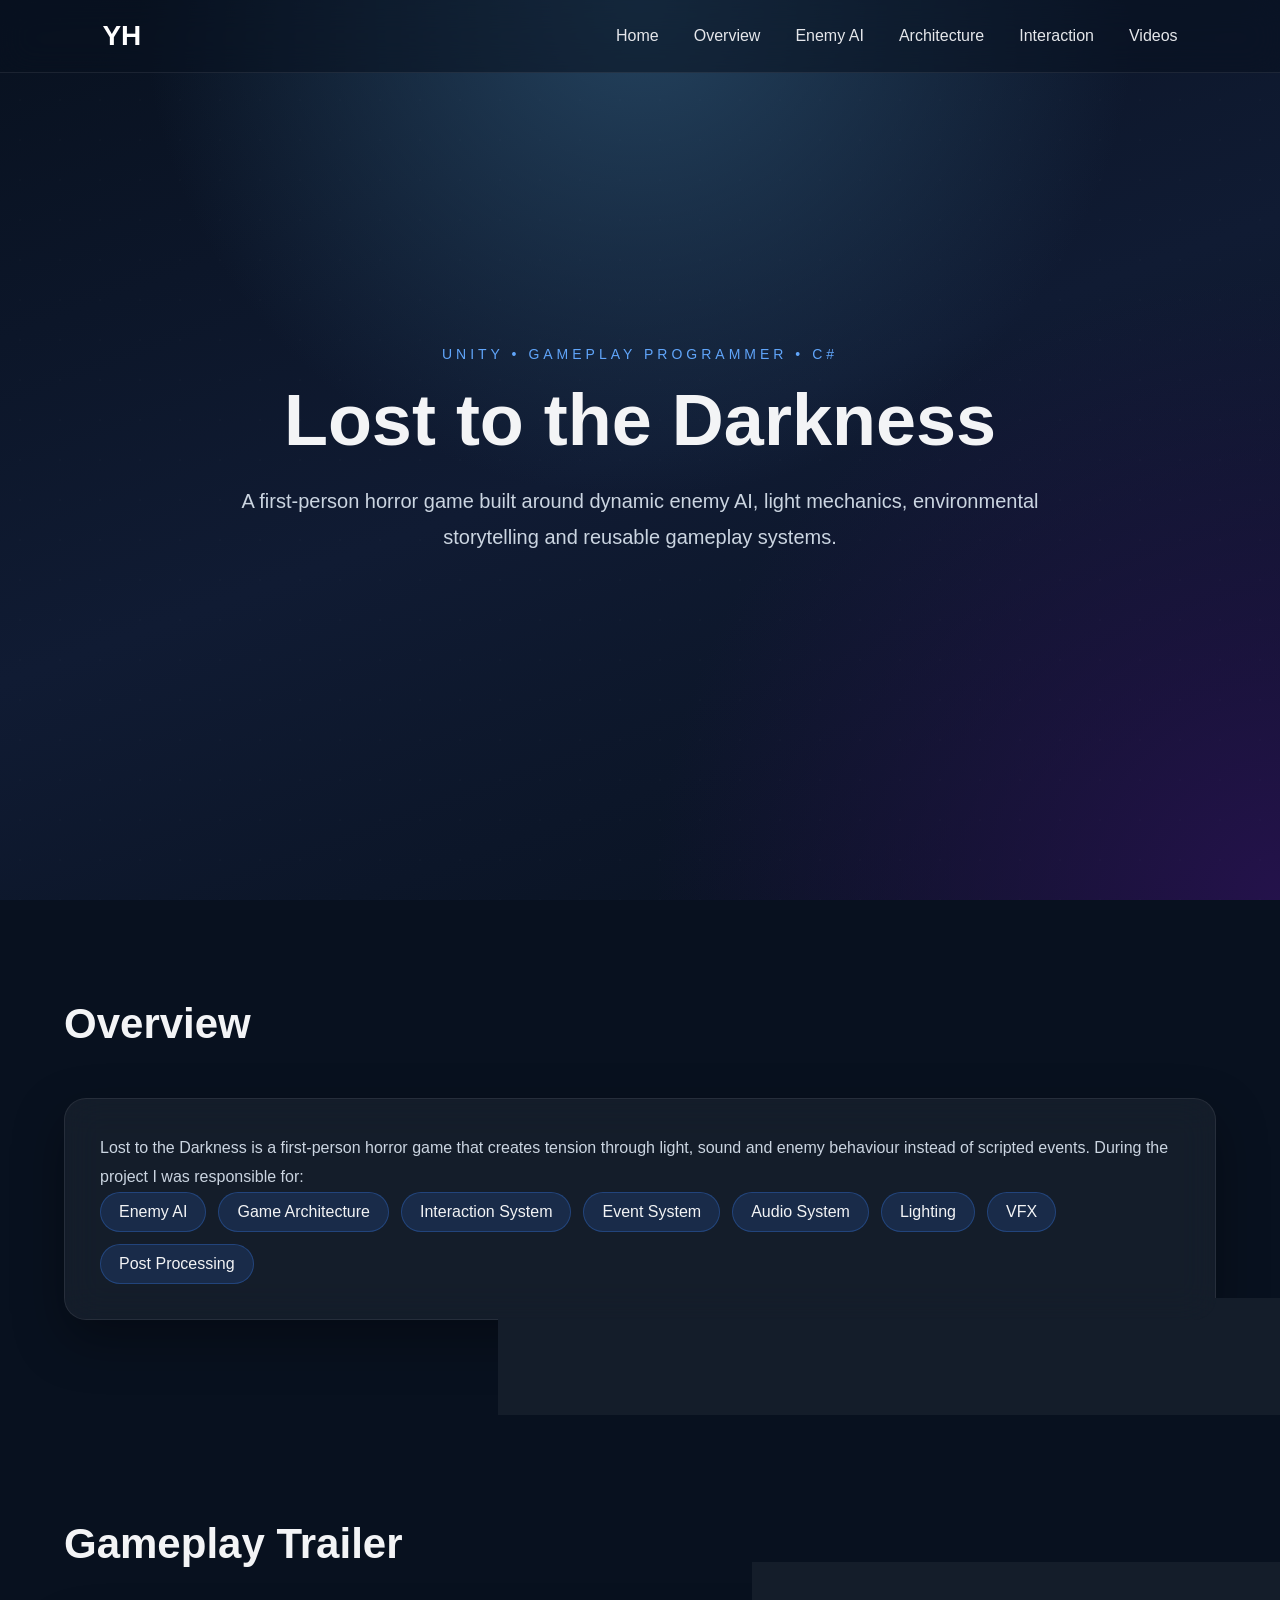
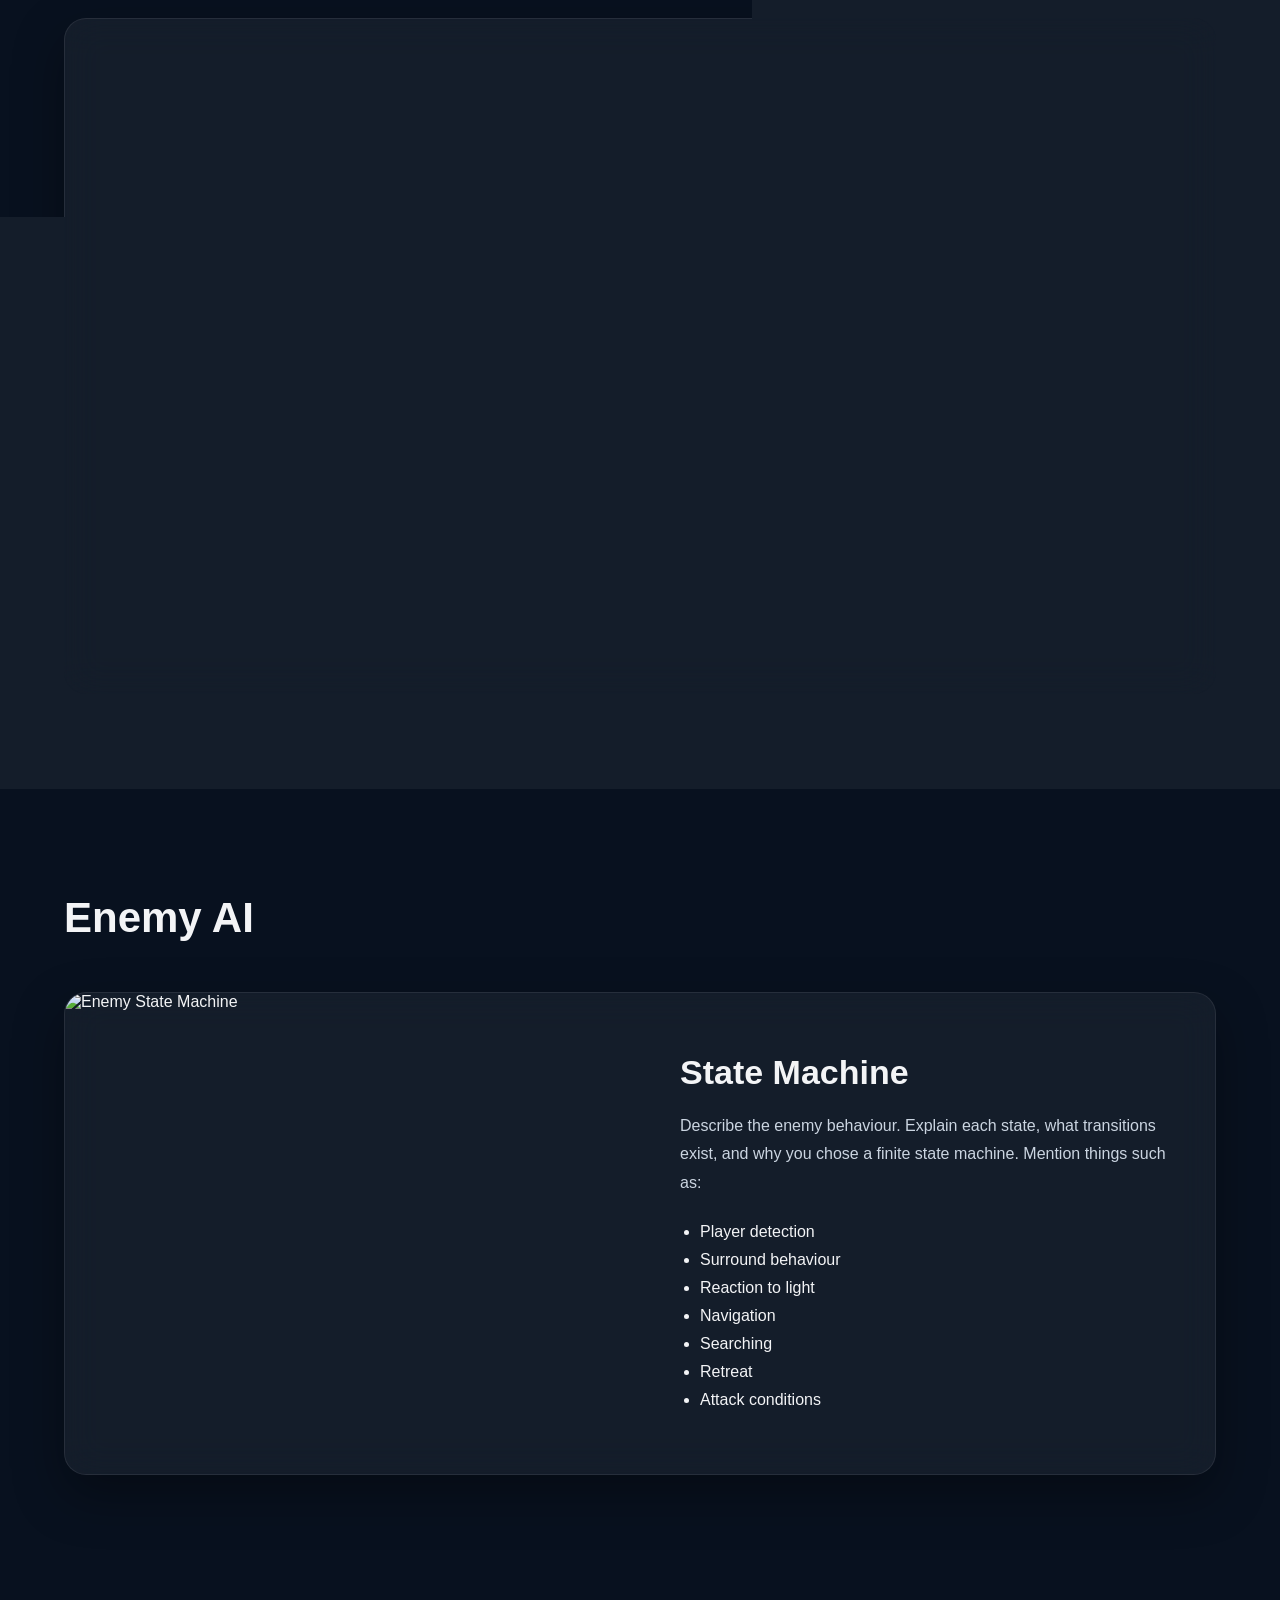
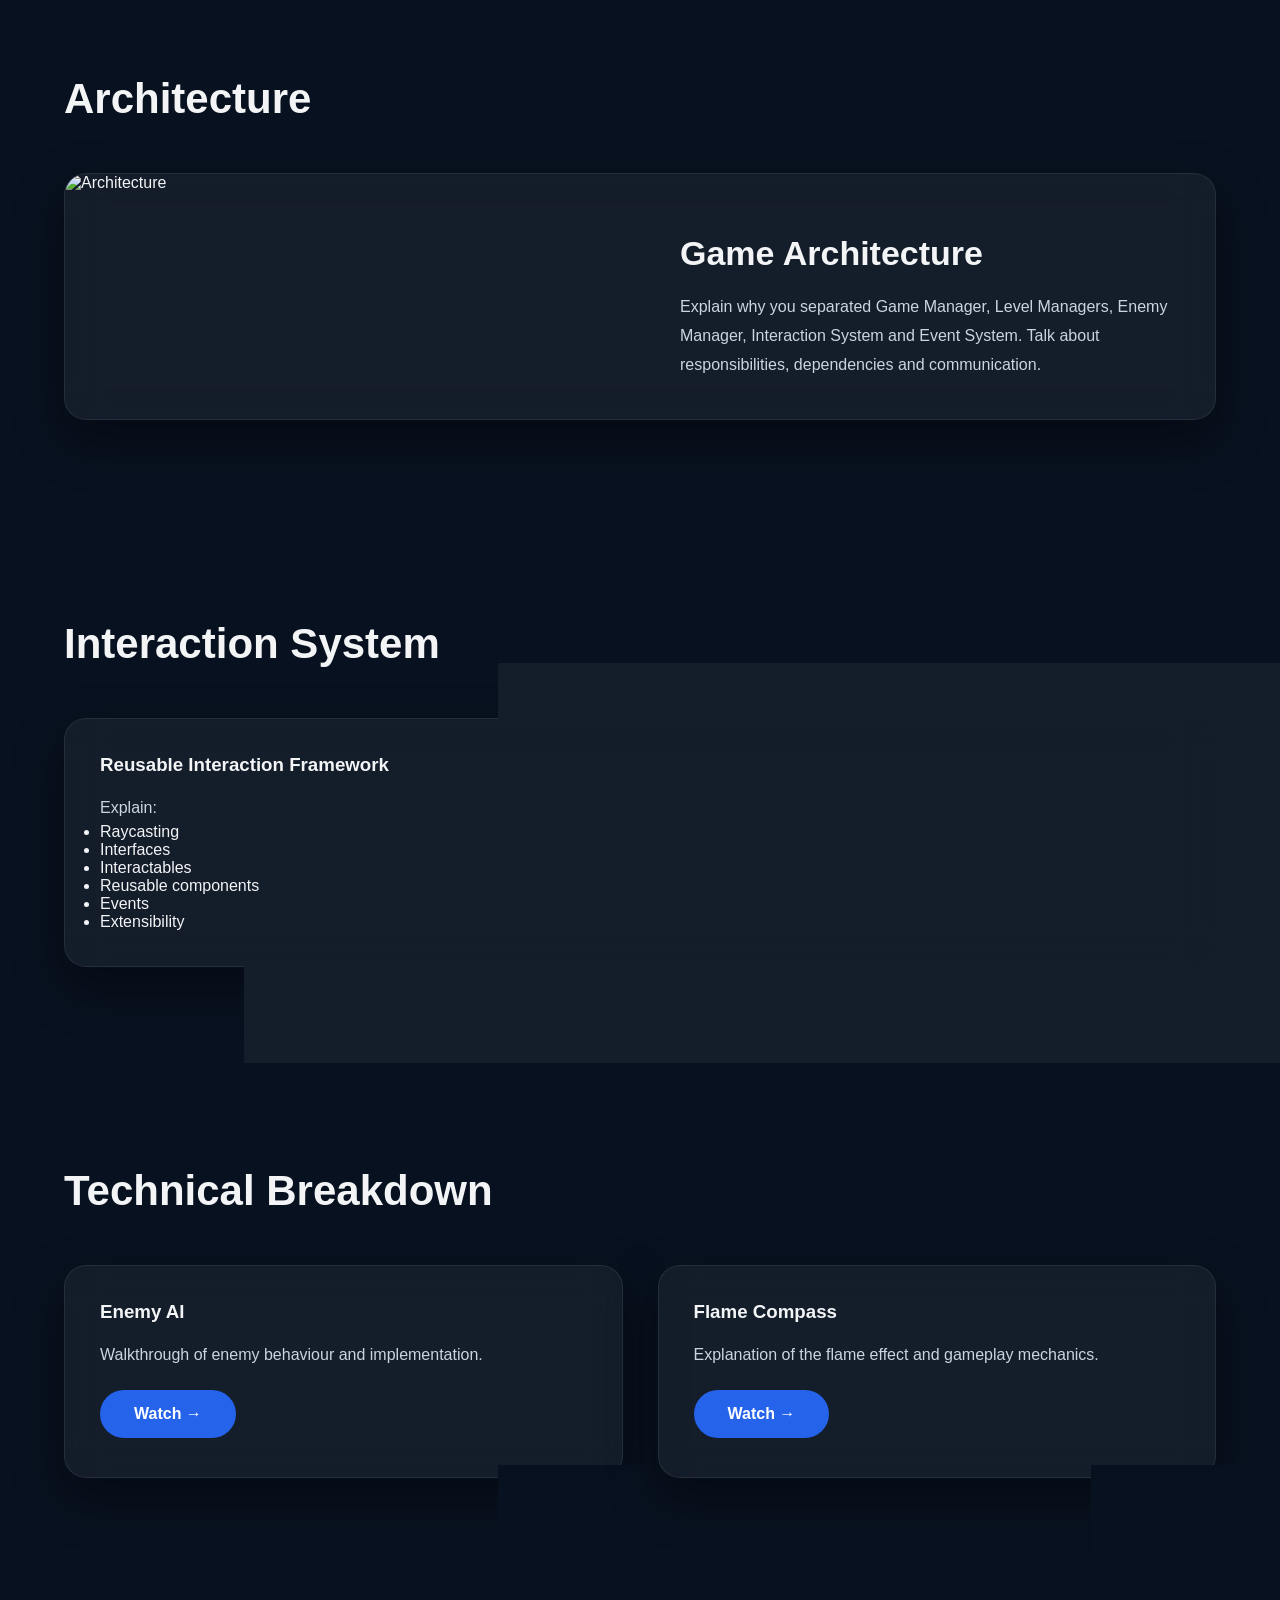
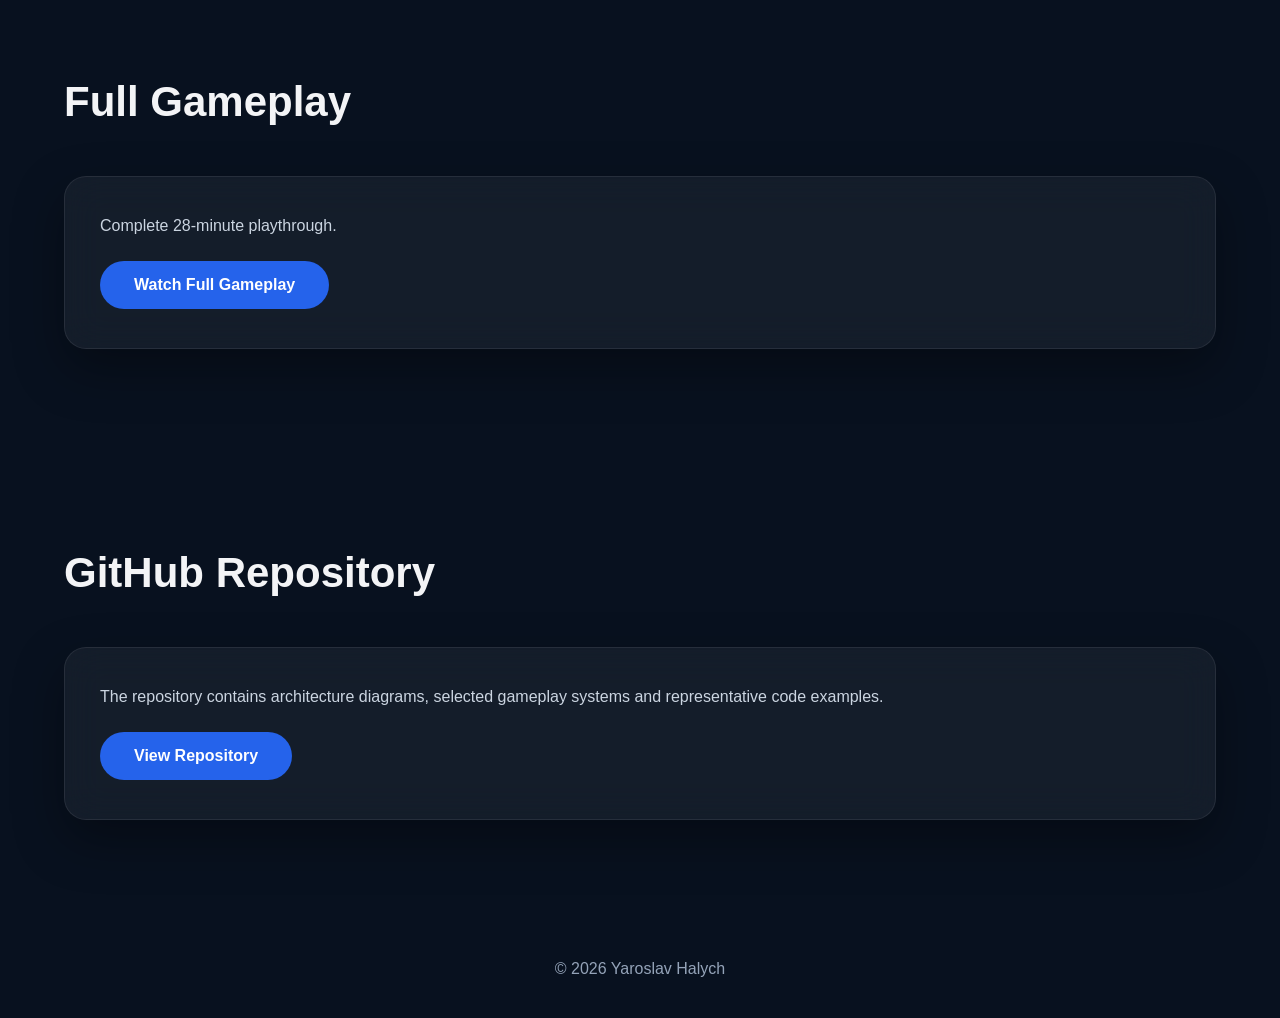
==== projects/lost-to-the-darkness.html @ b88c9828 "Add files via upload" ====
<!DOCTYPE html>
<html lang="en">

<head>

    <meta charset="UTF-8">

    <meta name="viewport"
          content="width=device-width, initial-scale=1.0">

    <title>Lost to the Darkness</title>

    <link rel="stylesheet" href="../style.css">

</head>

<body>

<div class="background"></div>

<nav>

    <div class="logo">

        YH

    </div>

    <ul>

        <li>

            <a href="../index.html">

                Home

            </a>

        </li>

        <li>

            <a href="#overview">

                Overview

            </a>

        </li>

        <li>

            <a href="#ai">

                Enemy AI

            </a>

        </li>

        <li>

            <a href="#architecture">

                Architecture

            </a>

        </li>

        <li>

            <a href="#interaction">

                Interaction

            </a>

        </li>

        <li>

            <a href="#videos">

                Videos

            </a>

        </li>

    </ul>

</nav>

<section class="hero">

    <div class="hero-content">

        <span class="subtitle">

            Unity • Gameplay Programmer • C#

        </span>

        <h1>

            Lost to the Darkness

        </h1>

        <p>

            A first-person horror game built around
            dynamic enemy AI,
            light mechanics,
            environmental storytelling
            and reusable gameplay systems.

        </p>

    </div>

</section>

<section id="overview">

<h2>

Overview

</h2>

<div class="glass">

<p>

Lost to the Darkness is a first-person horror game that creates tension
through light, sound and enemy behaviour instead of scripted events.

During the project I was responsible for:

</p>

<div class="skills">

<span>Enemy AI</span>

<span>Game Architecture</span>

<span>Interaction System</span>

<span>Event System</span>

<span>Audio System</span>

<span>Lighting</span>

<span>VFX</span>

<span>Post Processing</span>

</div>

</div>

</section>

<section>

<h2>

Gameplay Trailer

</h2>

<div class="glass">

    <iframe width="100%"
            height="600"
            src="https://youtube.com"
            title="Lost to The Darkness Demo Trailer"
            frameborder="0"
            allow="accelerometer; autoplay; clipboard-write; encrypted-media; gyroscope; picture-in-picture; web-share"
            allowfullscreen>
    </iframe>

</div>

</section>

<section id="ai">

<h2>

Enemy AI

</h2>

<div class="project-card">

<div class="project-image">

<img

src="../assets/ai_state_machine.png"

alt="Enemy State Machine">

</div>

<div class="project-content">

<h3>

State Machine

</h3>

<p>

Describe the enemy behaviour.

Explain each state,
what transitions exist,
and why you chose a finite state machine.

Mention things such as:

</p>

<ul>

<li>Player detection</li>

<li>Surround behaviour</li>

<li>Reaction to light</li>

<li>Navigation</li>

<li>Searching</li>

<li>Retreat</li>

<li>Attack conditions</li>

</ul>

</div>

</div>

</section>

<section id="architecture">

<h2>

Architecture

</h2>

<div class="project-card">

<div class="project-image">

<img

src="../assets/architecture.png"

alt="Architecture">

</div>

<div class="project-content">

<h3>

Game Architecture

</h3>

<p>

Explain why you separated

Game Manager,

Level Managers,

Enemy Manager,

Interaction System

and Event System.

Talk about responsibilities,

dependencies

and communication.

</p>

</div>

</div>

</section>

<section id="interaction">

<h2>

Interaction System

</h2>

<div class="glass">

<h3>

Reusable Interaction Framework

</h3>

<p>

Explain:

</p>

<ul>

<li>Raycasting</li>

<li>Interfaces</li>

<li>Interactables</li>

<li>Reusable components</li>

<li>Events</li>

<li>Extensibility</li>

</ul>

</div>

</section>

<section id="videos">

<h2>

Technical Breakdown

</h2>

<div class="about-grid">

<div class="glass">

<h3>

Enemy AI

</h3>

<p>

Walkthrough of enemy behaviour
and implementation.

</p>

<a

class="project-button"

href="https://youtu.be/YOUR_AI_VIDEO"

target="_blank">

Watch →

</a>

</div>

<div class="glass">

<h3>

Flame Compass

</h3>

<p>

Explanation of the flame effect
and gameplay mechanics.

</p>

<a

class="project-button"

href="https://youtu.be/YOUR_FLAME_VIDEO"

target="_blank">

Watch →

</a>

</div>

</div>

</section>

<section>

<h2>

Full Gameplay

</h2>

<div class="glass">

<p>

Complete 28-minute playthrough.

</p>

<a

class="project-button"

href="https://youtu.be/YOUR_FULL_PLAYTHROUGH"

target="_blank">

Watch Full Gameplay

</a>

</div>

</section>

<section>

<h2>

GitHub Repository

</h2>

<div class="glass">

<p>

The repository contains architecture diagrams,
selected gameplay systems
and representative code examples.

</p>

<a

class="project-button"

href="https://github.com/YOUR_USERNAME/lost-to-the-darkness"

target="_blank">

View Repository

</a>

</div>

</section>

<footer>

<p>

© 2026 Yaroslav Halych

</p>

</footer>

<script src="../script.js"></script>

</body>

</html>
---- style.css ----
/* =========================
   RESET
========================= */

*{
    margin:0;
    padding:0;
    box-sizing:border-box;
}

html{
    scroll-behavior:smooth;
}

body{

    font-family:"Inter",sans-serif;

    background:#08111f;

    color:#F3F4F6;

    overflow-x:hidden;
}

/* =========================
   BACKGROUND
========================= */

.background{

    position:fixed;

    inset:0;

    z-index:-2;

    background:
    radial-gradient(circle at top,#24435f 0%,transparent 45%),
    radial-gradient(circle at bottom right,#24124b 0%,transparent 40%),
    linear-gradient(160deg,#08111f,#101b33,#08111f);

}

.background::after{

    content:"";

    position:absolute;

    inset:0;

    background-image:
    radial-gradient(rgba(255,255,255,.03) 1px,transparent 1px);

    background-size:40px 40px;

    opacity:.35;

}

/* =========================
   NAVIGATION
========================= */

nav{

    position:fixed;

    top:0;

    width:100%;

    padding:20px 8%;

    display:flex;

    justify-content:space-between;

    align-items:center;

    backdrop-filter:blur(16px);

    background:rgba(8,17,31,.55);

    border-bottom:1px solid rgba(255,255,255,.08);

    z-index:1000;

}

.logo{

    font-size:28px;

    font-weight:800;

    color:white;

}

nav ul{

    display:flex;

    gap:35px;

    list-style:none;

}

nav a{

    text-decoration:none;

    color:#E5E7EB;

    transition:.25s;

    font-weight:500;

}

nav a:hover{

    color:#60A5FA;

}

/* =========================
   HERO
========================= */

.hero{

    min-height:100vh;

    display:flex;

    justify-content:center;

    align-items:center;

    text-align:center;

    padding:0 20px;

}

.hero-content{

    max-width:850px;

}

.subtitle{

    color:#60A5FA;

    letter-spacing:4px;

    text-transform:uppercase;

    font-size:14px;

}

.hero h1{

    margin-top:20px;

    font-size:72px;

    font-weight:800;

    line-height:1.05;

}

.hero p{

    margin-top:25px;

    font-size:20px;

    color:#CBD5E1;

    line-height:1.8;

}

/* =========================
   BUTTONS
========================= */

.hero-buttons{

    margin-top:45px;

    display:flex;

    justify-content:center;

    gap:20px;

    flex-wrap:wrap;

}

.primary,
.secondary,
.project-button{

    display:inline-block;

    text-decoration:none;

    padding:15px 34px;

    border-radius:999px;

    font-weight:600;

    transition:.25s;

}

.primary{

    background:#3B82F6;

    color:white;

    box-shadow:0 0 25px rgba(59,130,246,.4);

}

.primary:hover{

    transform:translateY(-4px);

    box-shadow:0 15px 40px rgba(59,130,246,.45);

}

.secondary{

    border:1px solid rgba(255,255,255,.2);

    color:white;

}

.secondary:hover{

    background:rgba(255,255,255,.06);

}

.project-button{

    background:#2563EB;

    color:white;

    margin-top:20px;

}

.project-button:hover{

    transform:translateY(-3px);

}

/* =========================
   SECTIONS
========================= */

section{

    width:min(1200px,90%);

    margin:auto;

    padding:100px 0;

}

section h2{

    font-size:42px;

    margin-bottom:50px;

}

/* =========================
   GLASS CARDS
========================= */

.glass,
.project-card{

    background:rgba(255,255,255,.05);

    border:1px solid rgba(255,255,255,.08);

    backdrop-filter:blur(18px);

    border-radius:22px;

    box-shadow:0 20px 50px rgba(0,0,0,.35);

}

.about-grid{

    display:grid;

    grid-template-columns:1fr 1fr;

    gap:35px;

}

.glass{

    padding:35px;

}

.glass h3{

    margin-bottom:18px;

}

.glass p{

    color:#CBD5E1;

    line-height:1.8;

}

/* =========================
   SKILLS
========================= */

.skills{

    display:flex;

    flex-wrap:wrap;

    gap:12px;

}

.skills span{

    padding:10px 18px;

    border-radius:999px;

    background:rgba(59,130,246,.15);

    border:1px solid rgba(59,130,246,.3);

}

/* =========================
   PROJECT CARD
========================= */

.project-card{

    display:grid;

    grid-template-columns:1fr 1fr;

    overflow:hidden;

    transition:.35s;

}

.project-card:hover{

    transform:translateY(-8px);

}

.project-image img{

    width:100%;

    height:100%;

    object-fit:cover;

}

.project-content{

    padding:40px;

}

.project-content h3{

    font-size:34px;

    margin:20px 0;

}

.project-content p{

    color:#CBD5E1;

    line-height:1.8;

}

.project-content ul{

    margin:25px 0;

    padding-left:20px;

}

.project-content li{

    margin-bottom:10px;

}

/* =========================
   TAGS
========================= */

.tag{

    display:inline-block;

    margin-right:10px;

    margin-bottom:10px;

    padding:8px 15px;

    border-radius:999px;

    background:#1D4ED8;

    font-size:14px;

}

/* =========================
   CONTACT
========================= */

.contact{

    display:flex;

    gap:20px;

    flex-wrap:wrap;

}

.contact a{

    color:white;

    text-decoration:none;

    padding:14px 28px;

    border-radius:999px;

    background:rgba(255,255,255,.05);

    transition:.25s;

}

.contact a:hover{

    background:#2563EB;

}

/* =========================
   FOOTER
========================= */

footer{

    text-align:center;

    padding:40px;

    color:#94A3B8;

}

/* =========================
   RESPONSIVE
========================= */

@media(max-width:900px){

.hero h1{

    font-size:52px;

}

.about-grid{

    grid-template-columns:1fr;

}

.project-card{

    grid-template-columns:1fr;

}

nav{

    flex-direction:column;

    gap:20px;

}

nav ul{

    flex-wrap:wrap;

    justify-content:center;

}

}

@media(max-width:600px){

.hero h1{

    font-size:40px;

}

.hero p{

    font-size:18px;

}

section h2{

    font-size:32px;

}

.primary,
.secondary{

    width:100%;

    text-align:center;

}

}

/* ================================
   Reveal Animation
================================ */

.hidden {
    opacity: 0;
    transform: translateY(40px);
    transition: all .8s ease;
}

.show {
    opacity: 1;
    transform: translateY(0);
}

/* ================================
   Navbar Scroll
================================ */

.nav-scrolled {
    background: rgba(8,17,31,.9);
    box-shadow: 0 15px 35px rgba(0,0,0,.35);
}

/* ================================
   Active Navigation
================================ */

nav a.active {
    color: #60A5FA;
}

/* ================================
   Fancy Buttons
================================ */

.primary,
.secondary,
.project-button {
    position: relative;
    overflow: hidden;
}

    .primary::before,
    .secondary::before,
    .project-button::before {
        content: "";
        position: absolute;
        left: var(--x);
        top: var(--y);
        width: 0;
        height: 0;
        border-radius: 50%;
        background: rgba(255,255,255,.15);
        transform: translate(-50%,-50%);
        transition: .4s;
    }

    .primary:hover::before,
    .secondary:hover::before,
    .project-button:hover::before {
        width: 300px;
        height: 300px;
    }
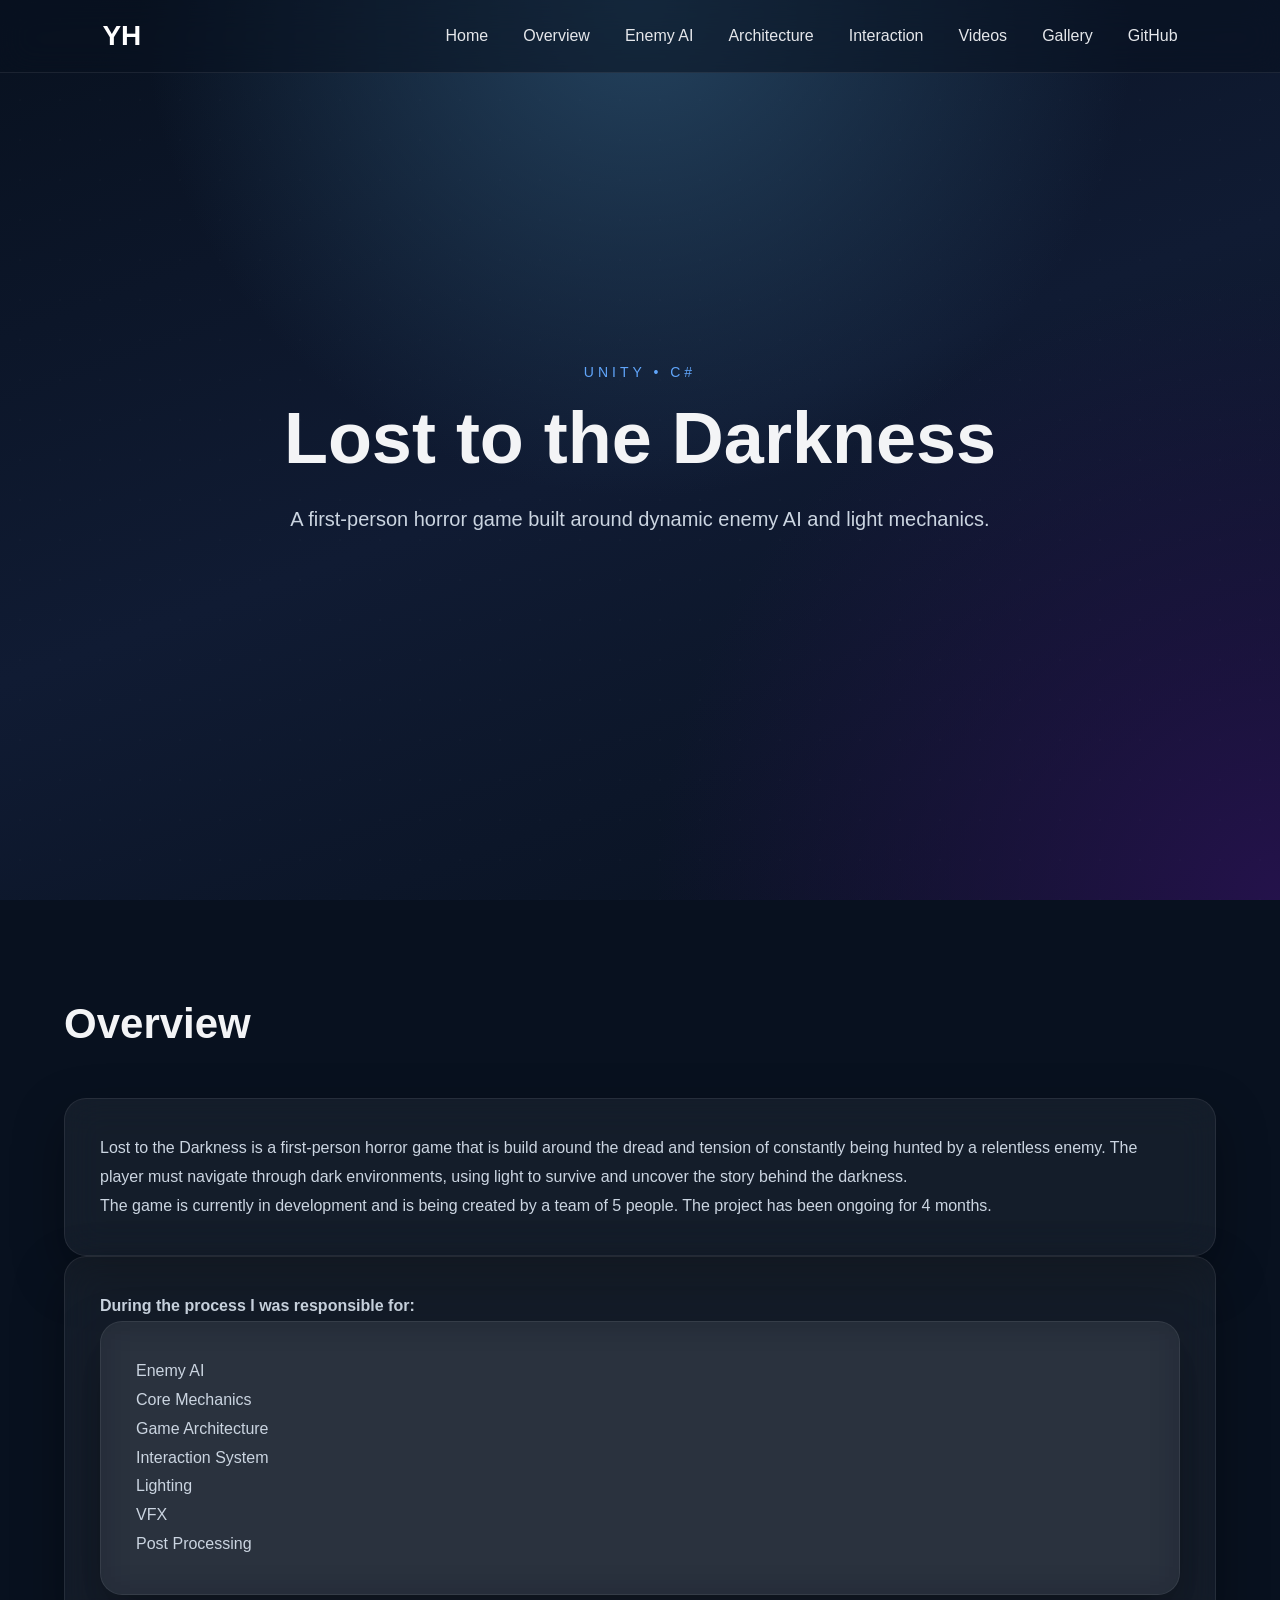
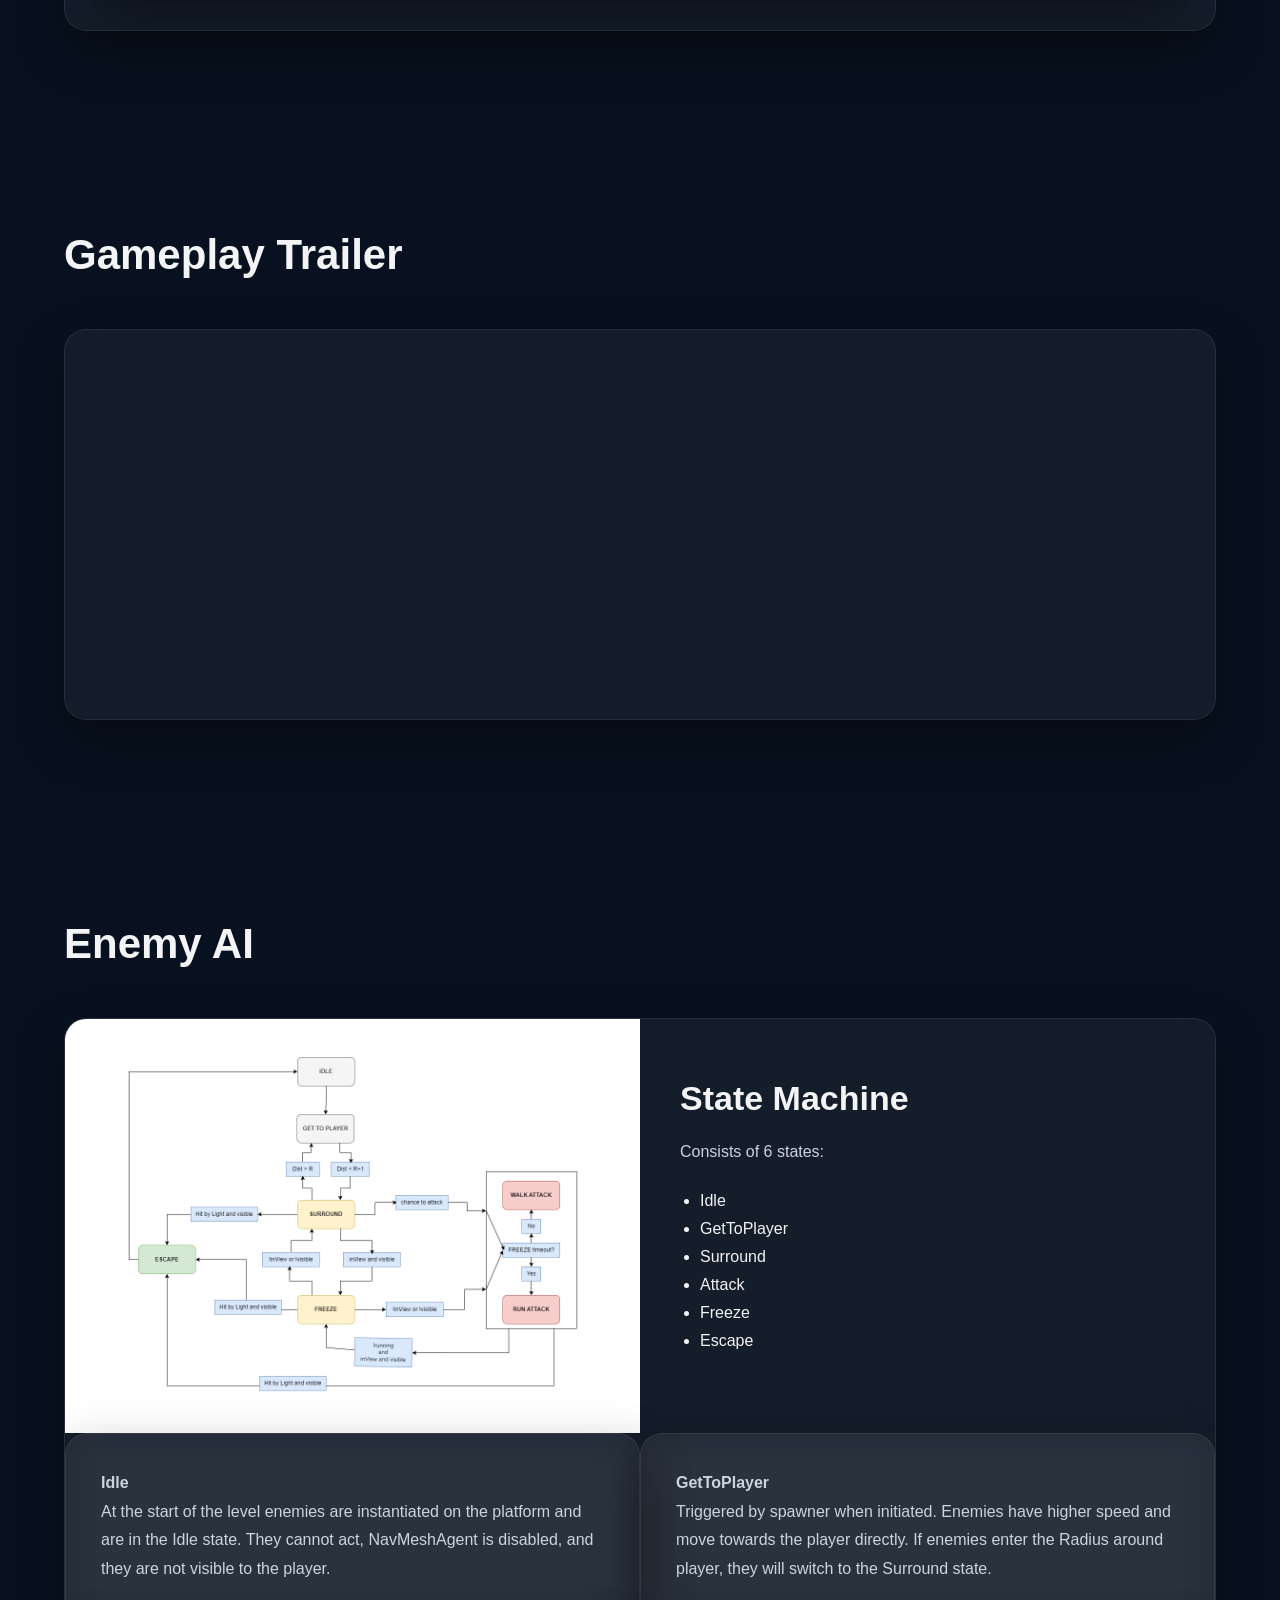
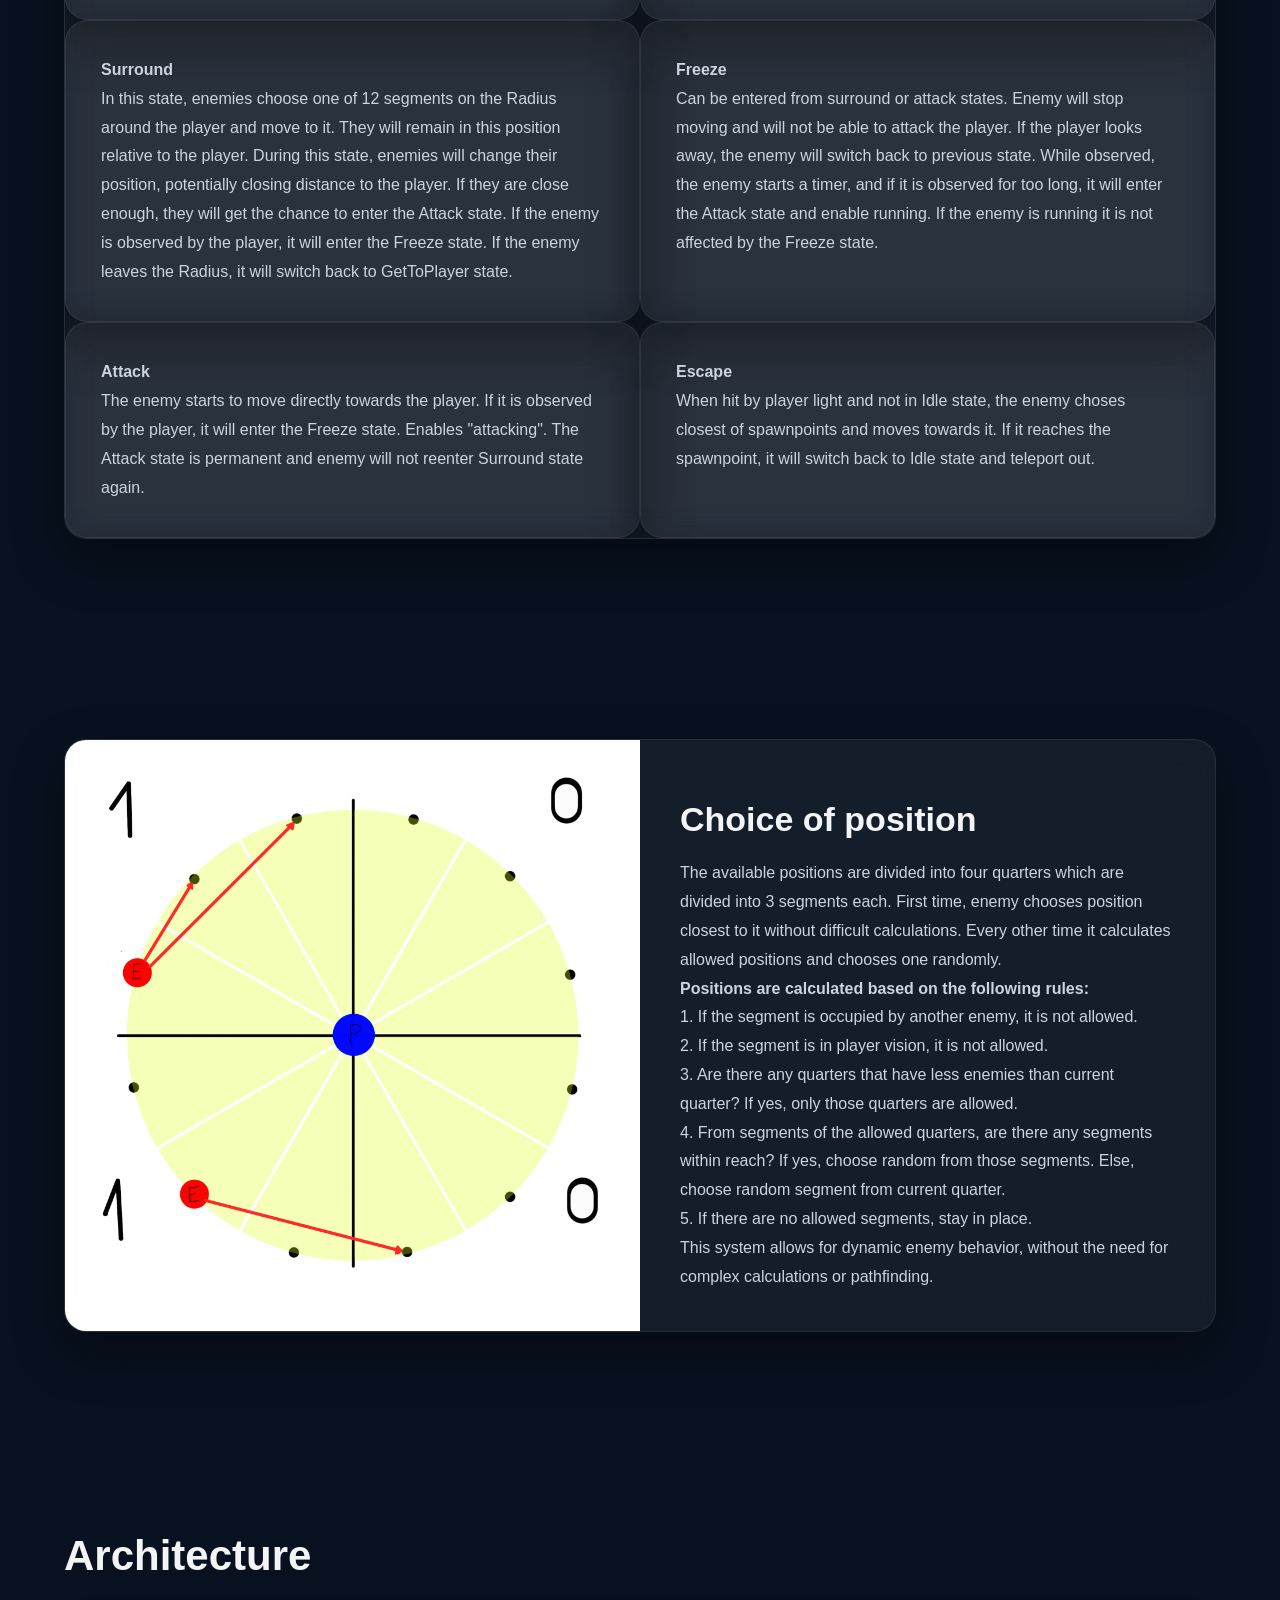
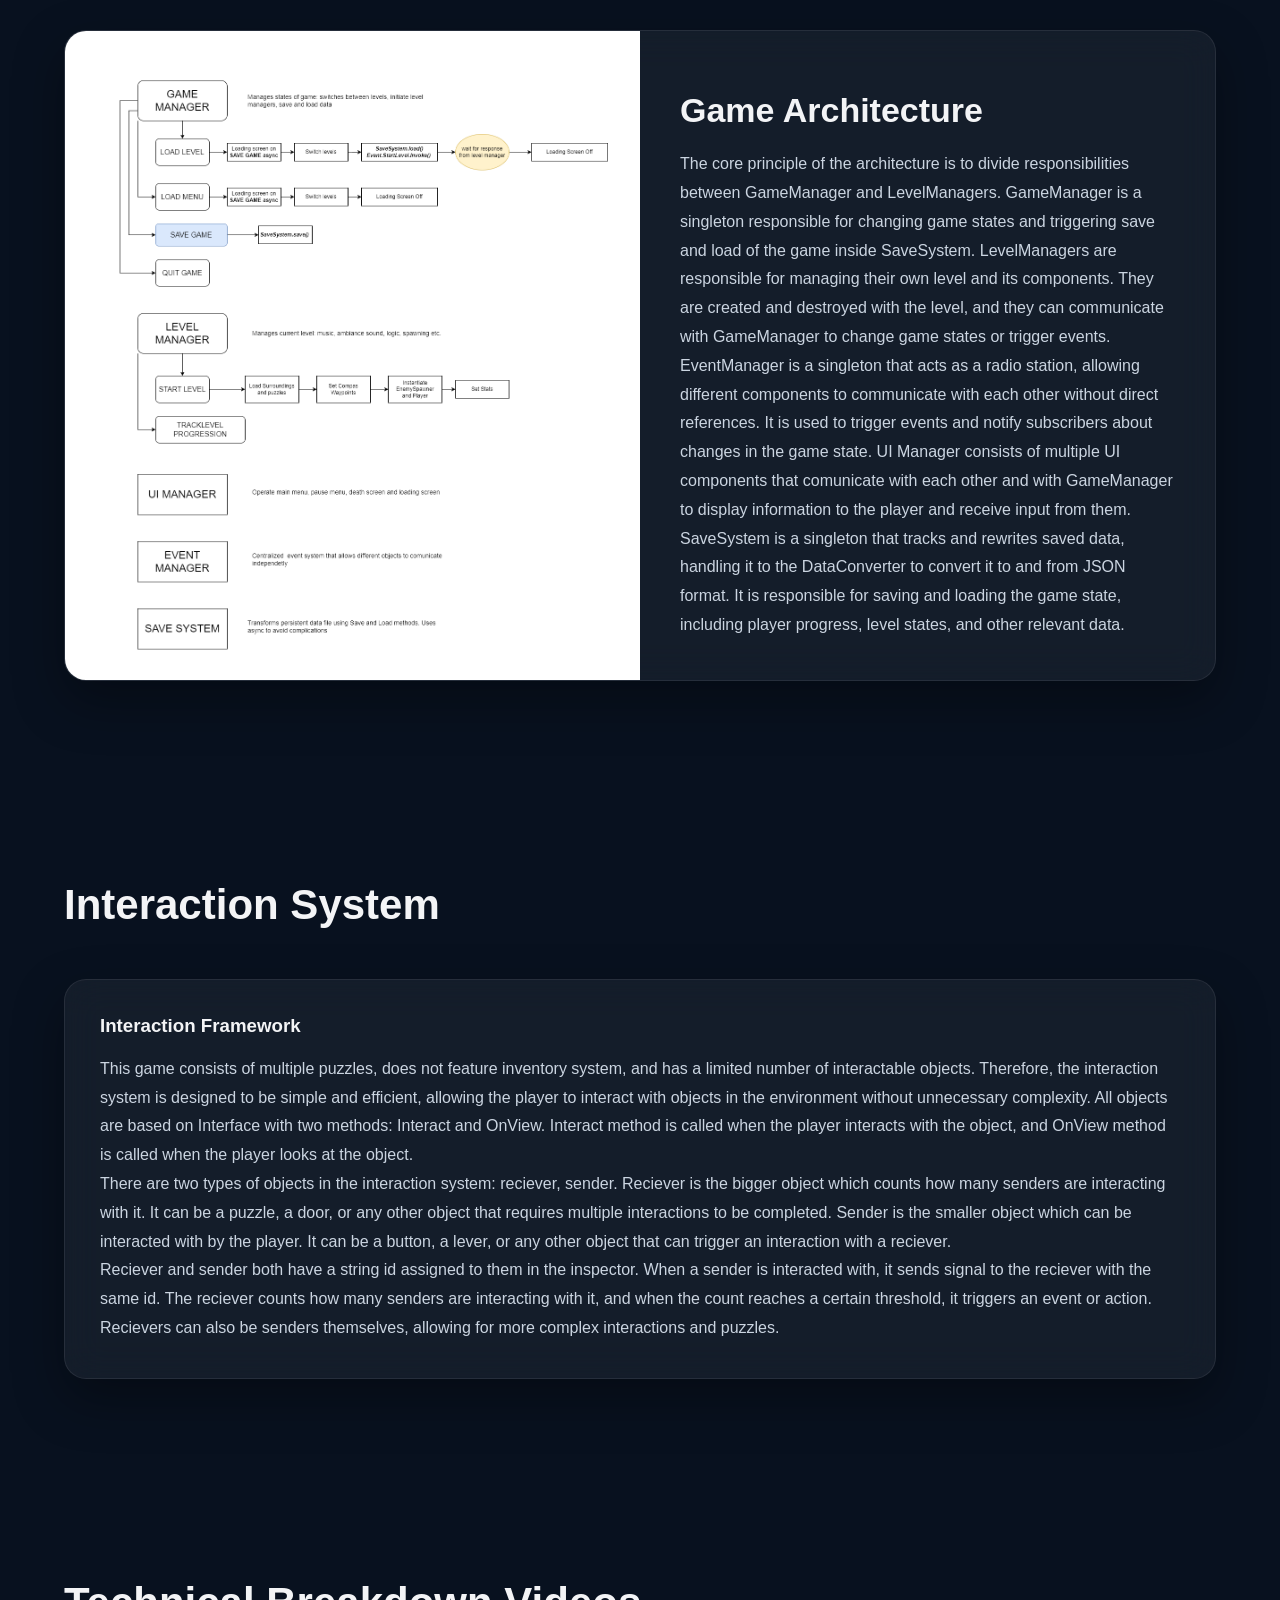
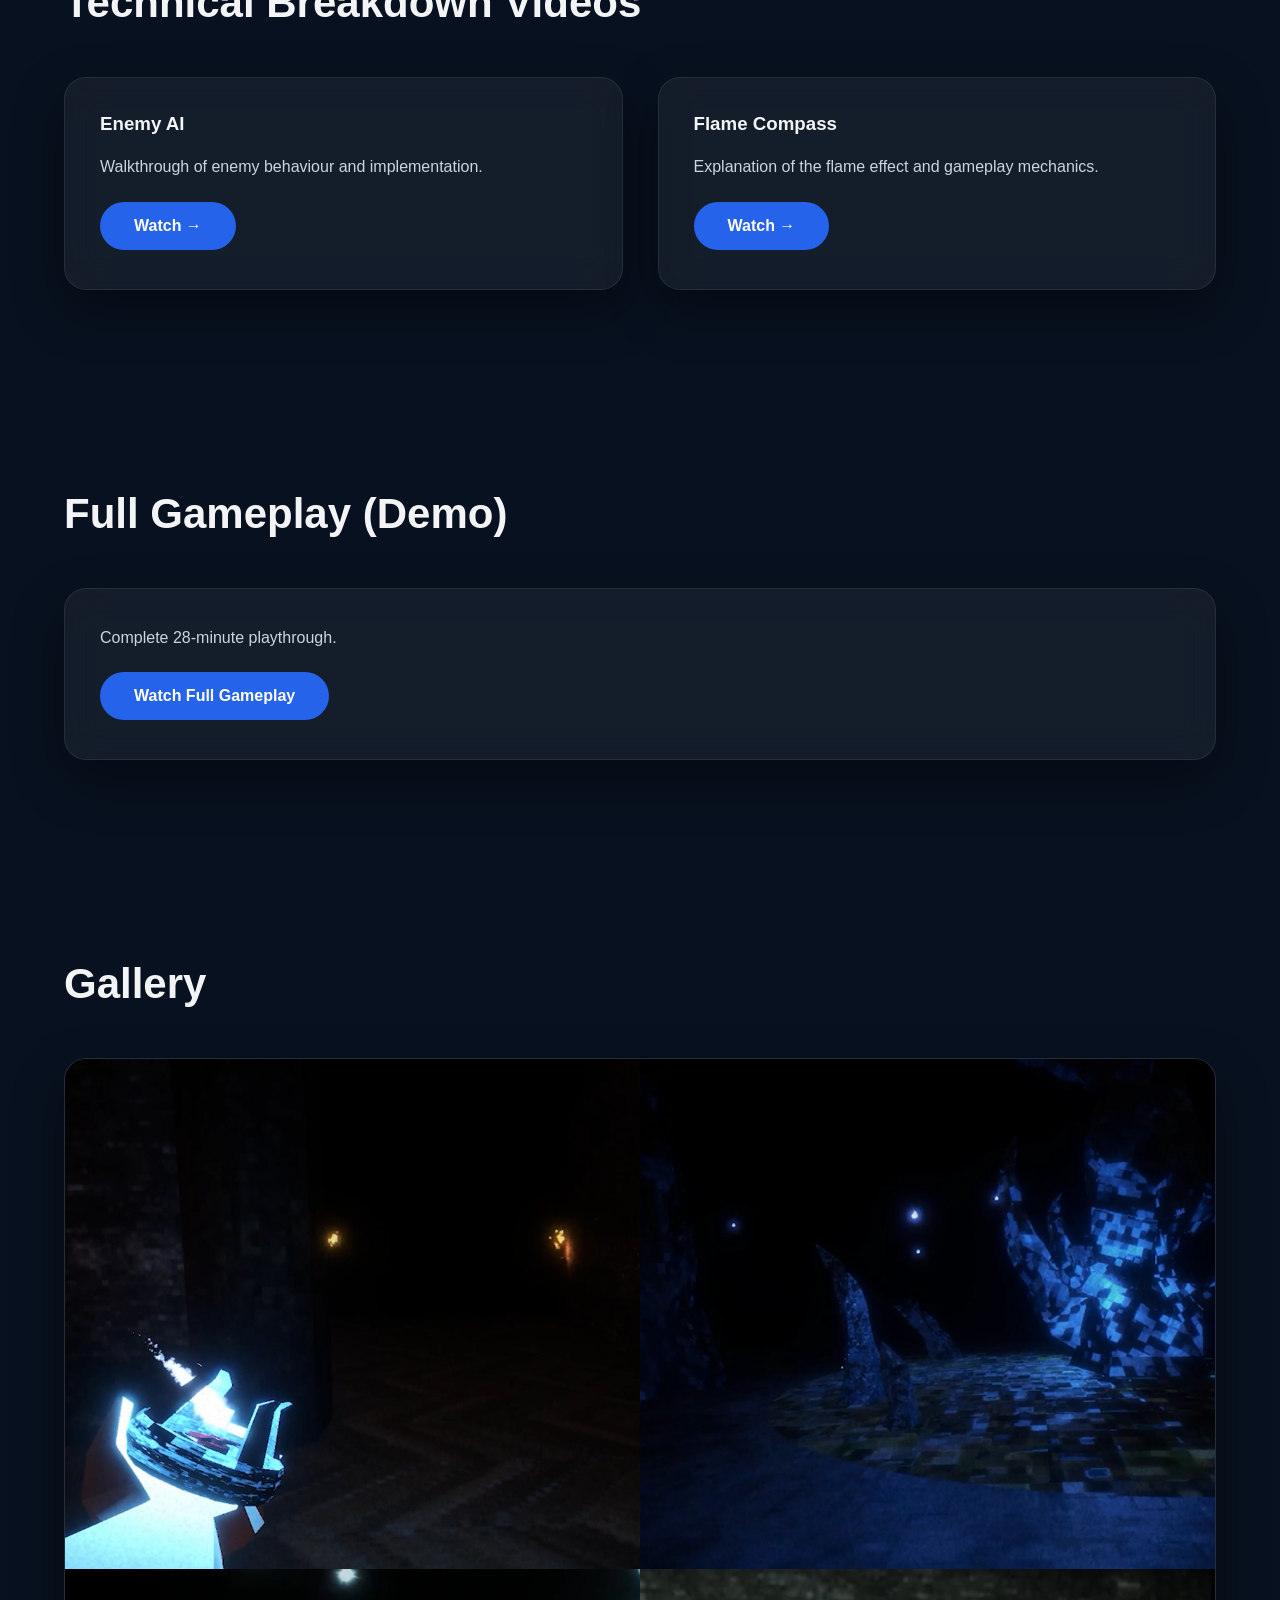
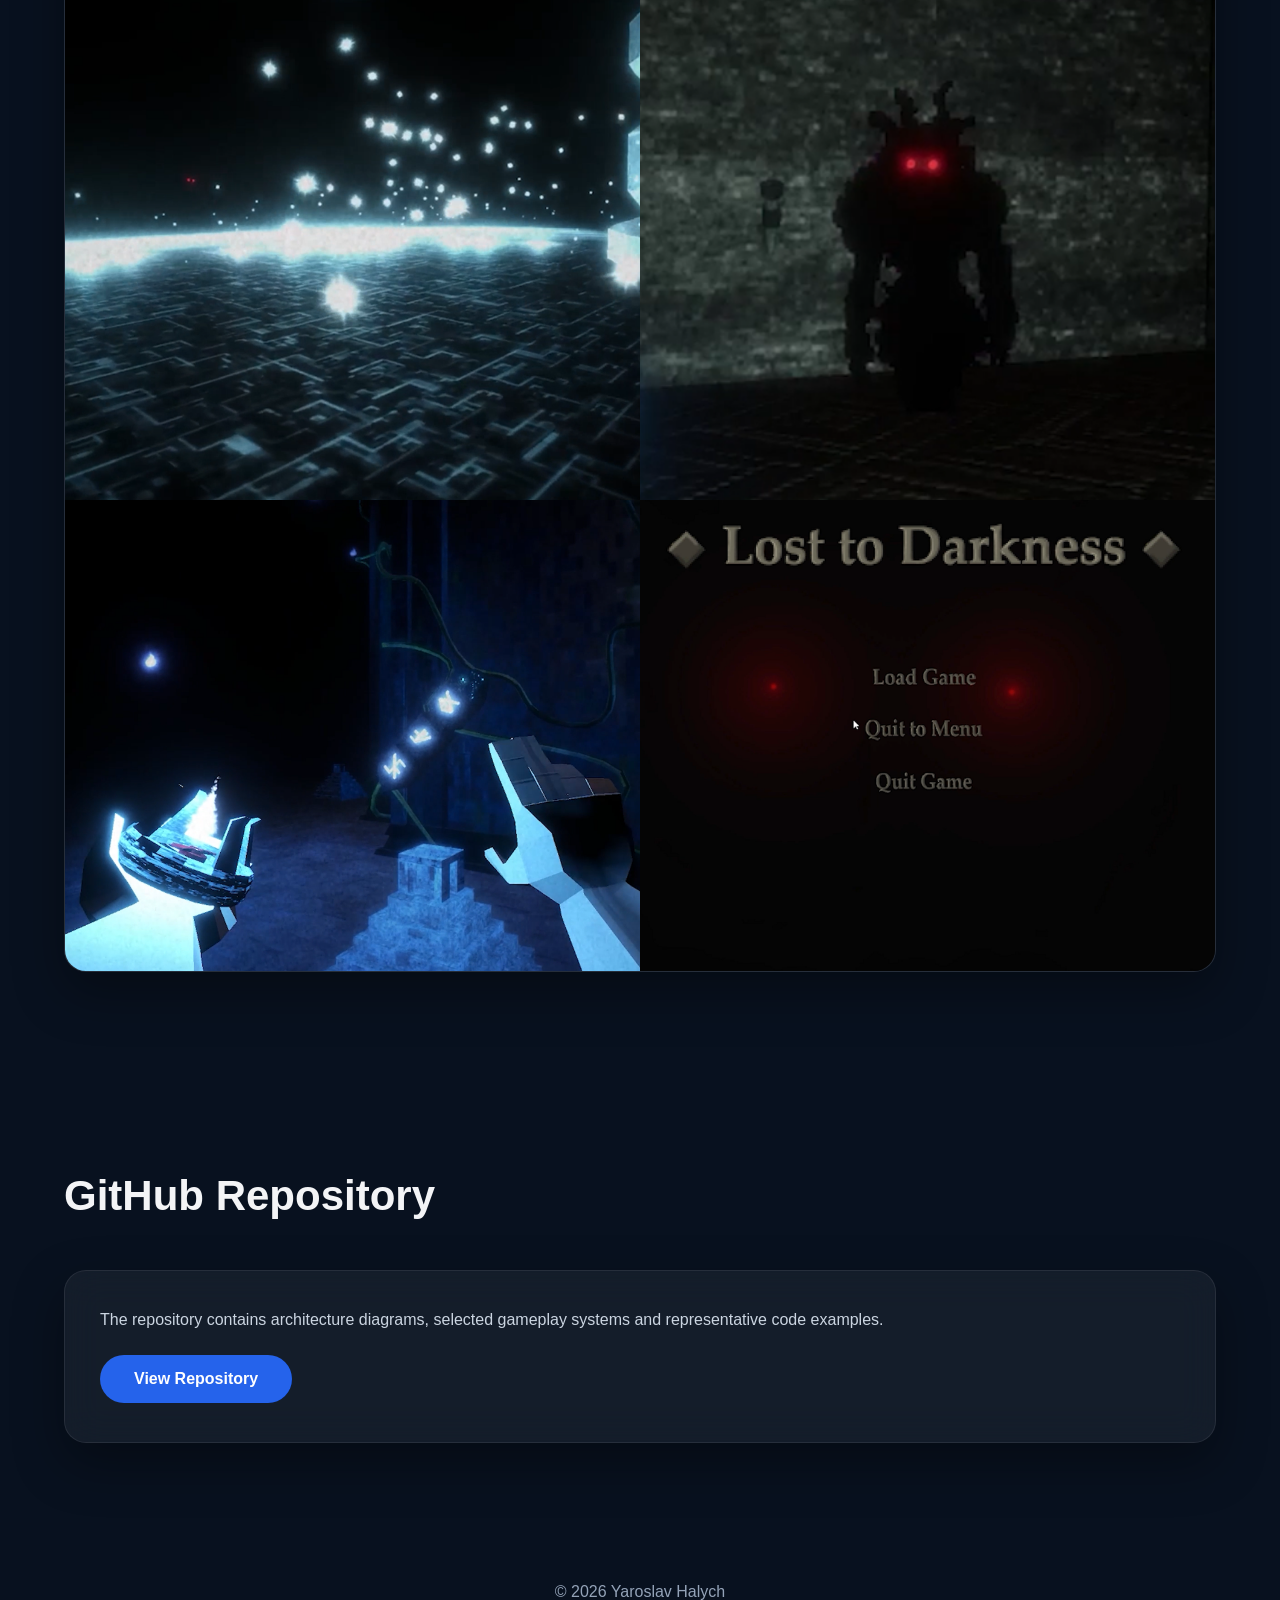
==== commit a593d289: "Add files via upload" ====
--- a/projects/lost-to-the-darkness.html
+++ b/projects/lost-to-the-darkness.html
@@ -87,6 +87,24 @@
             </a>
 
         </li>
+        <li>
+
+            <a href="#gallery">
+
+                Gallery
+
+            </a>
+
+        </li>
+        <li>
+
+            <a href="#git">
+
+                GitHub
+
+            </a>
+
+        </li>
 
     </ul>
 
@@ -98,7 +116,7 @@
 
         <span class="subtitle">
 
-            Unity • Gameplay Programmer • C#
+            Unity • C#
 
         </span>
 
@@ -111,10 +129,8 @@
         <p>
 
             A first-person horror game built around
-            dynamic enemy AI,
-            light mechanics,
-            environmental storytelling
-            and reusable gameplay systems.
+            dynamic enemy AI and
+            light mechanics.
 
         </p>
 
@@ -132,34 +148,44 @@
 
 <div class="glass">
 
-<p>
-
-Lost to the Darkness is a first-person horror game that creates tension
-through light, sound and enemy behaviour instead of scripted events.
-
-During the project I was responsible for:
-
-</p>
-
-<div class="skills">
-
-<span>Enemy AI</span>
-
-<span>Game Architecture</span>
-
-<span>Interaction System</span>
-
-<span>Event System</span>
-
-<span>Audio System</span>
-
-<span>Lighting</span>
-
-<span>VFX</span>
-
-<span>Post Processing</span>
-
-</div>
+    <p>
+
+        Lost to the Darkness is a first-person horror game that is build around the dread and tension of constantly being hunted by a relentless enemy.
+        The player must navigate through dark environments, using light to survive and uncover the story behind the darkness.
+
+
+    </p>
+    <p>
+        The game is currently in development and is being created by a team of 5 people. The project has been ongoing for 4 months.
+    </p>
+
+
+</div>
+
+<div class="glass">
+    <p>
+
+        <strong>During the process I was responsible for:</strong>
+
+    </p>
+
+    <div class="glass">
+
+        <p>Enemy AI</p>
+
+        <p>Core Mechanics</p>
+
+        <p>Game Architecture</p>
+
+        <p>Interaction System</p>
+
+        <p>Lighting</p>
+
+        <p>VFX</p>
+
+        <p>Post Processing</p>
+
+    </div>
 
 </div>
 
@@ -175,14 +201,7 @@
 
 <div class="glass">
 
-    <iframe width="100%"
-            height="600"
-            src="https://youtube.com"
-            title="Lost to The Darkness Demo Trailer"
-            frameborder="0"
-            allow="accelerometer; autoplay; clipboard-write; encrypted-media; gyroscope; picture-in-picture; web-share"
-            allowfullscreen>
-    </iframe>
+    <iframe width="560" height="315" src="https://www.youtube.com/embed/G2rOr3u37Co?si=YfqCR4HEjmKwa41X" title="YouTube video player" frameborder="0" allow="accelerometer; autoplay; clipboard-write; encrypted-media; gyroscope; picture-in-picture; web-share" referrerpolicy="strict-origin-when-cross-origin" allowfullscreen></iframe>
 
 </div>
 
@@ -190,9 +209,164 @@
 
 <section id="ai">
 
+    <h2>
+
+        Enemy AI
+
+    </h2>
+
+    <div class="project-card">
+
+        <div class="project-image">
+
+            <img src="../assets/AIStateMachine.png"
+                 alt="Enemy State Machine">
+
+        </div>
+
+        <div class="project-content">
+
+            <h3>
+
+                State Machine
+
+            </h3>
+
+            <p>
+                Consists of 6 states:
+
+            </p>
+
+            <ul>
+
+                <li>Idle</li>
+
+                <li>GetToPlayer</li>
+
+                <li>Surround</li>
+
+                <li>Attack</li>
+
+                <li>Freeze</li>
+
+                <li>Escape</li>
+
+            </ul>
+
+        </div>
+
+        <div class="glass">
+            <p>
+                <strong> Idle </strong>
+            </p>
+            <p>
+                At the start of the level enemies are instantiated on the platform and are in the Idle state.
+                They cannot act, NavMeshAgent is disabled, and they are not visible to the player.
+            </p>
+        </div>
+        <div class="glass">
+            <p>
+                <strong> GetToPlayer </strong>
+            </p>
+            <p>
+                Triggered by spawner when initiated. Enemies have higher speed and move towards the player directly.
+                If enemies enter the Radius around player, they will switch to the Surround state.
+            </p>
+        </div>
+        <div class="glass">
+            <p>
+                <strong> Surround </strong>
+            </p>
+            <p>
+                In this state, enemies choose one of 12 segments on the Radius around the player and move to it. They will remain in this position relative to the player.
+                During this state, enemies will change their position, potentially closing distance to the player. If they are close enough, they will get the chance to enter the Attack state.
+                If the enemy is observed by the player, it will enter the Freeze state. If the enemy leaves the Radius, it will switch back to GetToPlayer state.
+            </p>
+        </div>
+        <div class="glass">
+            <p>
+                <strong> Freeze </strong>
+            </p>
+            <p>
+                Can be entered from surround or attack states. Enemy will stop moving and will not be able to attack the player. If the player looks away, the enemy will switch back to previous state.
+                While observed, the enemy starts a timer, and if it is observed for too long, it will enter the Attack state and enable running.
+                If the enemy is running it is not affected by the Freeze state.
+            </p>
+        </div>
+        <div class="glass">
+            <p>
+                <strong> Attack </strong>
+            </p>
+            <p>
+                The enemy starts to move directly towards the player. If it is observed by the player, it will enter the Freeze state.
+                Enables "attacking".
+                The Attack state is permanent and enemy will not reenter Surround state again.
+            </p>
+        </div>
+        <div class="glass">
+            <p>
+                <strong> Escape </strong>
+            </p>
+            <p>
+                When hit by player light and not in Idle state, the enemy choses closest of spawnpoints and moves towards it. If it reaches the spawnpoint, it will switch back to Idle state and teleport out.
+            </p>
+        </div>
+    </div>
+
+</section>
+
+<section>
+    <div class="project-card">
+
+        <div class="project-image">
+
+            <img src="../assets/SegmentsDiagram.png"
+                 alt="Enemy State Machine">
+
+        </div>
+        <div class="project-content">
+
+            <h3>
+
+                Choice of position
+
+            </h3>
+
+            <p>
+                The available positions are divided into four quarters which are divided into 3 segments each. First time, enemy chooses position closest to it without difficult calculations.
+                Every other time it calculates allowed positions and chooses one randomly.
+            </p>
+            <p>
+                <strong>Positions are calculated based on the following rules:</strong>
+            </p>
+            <p>
+                1. If the segment is occupied by another enemy, it is not allowed.
+            </p>
+            <p>
+                2. If the segment is in player vision, it is not allowed.
+            </p>
+            <p>
+                3. Are there any quarters that have less enemies than current quarter? If yes, only those quarters are allowed.
+            </p>
+            <p>
+                4. From segments of the allowed quarters, are there any segments within reach? If yes, choose random from those segments. Else, choose random segment from current quarter.
+            </p>
+            <p>
+                5. If there are no allowed segments, stay in place.
+            </p>
+            <p>
+                This system allows for dynamic enemy behavior, without the need for complex calculations or pathfinding.
+            </p>
+
+        </div>
+    </div>
+</section>
+
+<section id="architecture">
+
 <h2>
 
-Enemy AI
+Architecture
 
 </h2>
 
@@ -202,9 +376,9 @@
 
 <img
 
-src="../assets/ai_state_machine.png"
-
-alt="Enemy State Machine">
+src="../assets/ArchitectureDiagram.png"
+
+alt="Architecture">
 
 </div>
 
@@ -212,149 +386,67 @@
 
 <h3>
 
-State Machine
+Game Architecture
 
 </h3>
 
 <p>
 
-Describe the enemy behaviour.
-
-Explain each state,
-what transitions exist,
-and why you chose a finite state machine.
-
-Mention things such as:
-
-</p>
-
-<ul>
-
-<li>Player detection</li>
-
-<li>Surround behaviour</li>
-
-<li>Reaction to light</li>
-
-<li>Navigation</li>
-
-<li>Searching</li>
-
-<li>Retreat</li>
-
-<li>Attack conditions</li>
-
-</ul>
-
-</div>
-
-</div>
-
-</section>
-
-<section id="architecture">
+    The core principle of the architecture is to divide responsibilities between GameManager and LevelManagers.
+    GameManager is a singleton responsible for changing game states and triggering save and load of the game inside SaveSystem.
+    LevelManagers are responsible for managing their own level and its components. They are created and destroyed with the level, and they can communicate with GameManager to change game states or trigger events.
+    EventManager is a singleton that acts as a radio station, allowing different components to communicate with each other without direct references. It is used to trigger events and notify subscribers about changes in the game state.
+    UI Manager consists of multiple UI components that comunicate with each other and with GameManager to display information to the player and receive input from them.
+    SaveSystem is a singleton that tracks and rewrites saved data, handling it to the DataConverter to convert it to and from JSON format. It is responsible for saving and loading the game state, including player progress, level states, and other relevant data.
+</p>
+
+</div>
+
+</div>
+
+</section>
+
+<section id="interaction">
 
 <h2>
 
-Architecture
+Interaction System
 
 </h2>
 
-<div class="project-card">
-
-<div class="project-image">
-
-<img
-
-src="../assets/architecture.png"
-
-alt="Architecture">
-
-</div>
-
-<div class="project-content">
+<div class="glass">
 
 <h3>
 
-Game Architecture
+Interaction Framework
 
 </h3>
 
 <p>
-
-Explain why you separated
-
-Game Manager,
-
-Level Managers,
-
-Enemy Manager,
-
-Interaction System
-
-and Event System.
-
-Talk about responsibilities,
-
-dependencies
-
-and communication.
-
-</p>
-
-</div>
-
-</div>
-
-</section>
-
-<section id="interaction">
+    This game consists of multiple puzzles, does not feature inventory system, and has a limited number of interactable objects. Therefore, the interaction system is designed to be simple and efficient, allowing the player to interact with objects in the environment without unnecessary complexity.
+    All objects are based on Interface with two methods: Interact and OnView. Interact method is called when the player interacts with the object, and OnView method is called when the player looks at the object. 
+</p>
+
+<p>
+    There are two types of objects in the interaction system: reciever, sender.
+    Reciever is the bigger object which counts how many senders are interacting with it. It can be a puzzle, a door, or any other object that requires multiple interactions to be completed.
+    Sender is the smaller object which can be interacted with by the player. It can be a button, a lever, or any other object that can trigger an interaction with a reciever.
+</p>
+
+<p>
+    Reciever and sender both have a string id assigned to them in the inspector. When a sender is interacted with, it sends signal to the reciever with the same id. The reciever counts how many senders are interacting with it, and when the count reaches a certain threshold, it triggers an event or action.
+</p>
+<p>
+    Recievers can also be senders themselves, allowing for more complex interactions and puzzles.
+</div>
+
+</section>
+
+<section id="videos">
 
 <h2>
 
-Interaction System
-
-</h2>
-
-<div class="glass">
-
-<h3>
-
-Reusable Interaction Framework
-
-</h3>
-
-<p>
-
-Explain:
-
-</p>
-
-<ul>
-
-<li>Raycasting</li>
-
-<li>Interfaces</li>
-
-<li>Interactables</li>
-
-<li>Reusable components</li>
-
-<li>Events</li>
-
-<li>Extensibility</li>
-
-</ul>
-
-</div>
-
-</section>
-
-<section id="videos">
-
-<h2>
-
-Technical Breakdown
+Technical Breakdown Videos
 
 </h2>
 
@@ -379,7 +471,7 @@
 
 class="project-button"
 
-href="https://youtu.be/YOUR_AI_VIDEO"
+href="https://youtu.be/xAkPl9MlbTk"
 
 target="_blank">
 
@@ -408,7 +500,7 @@
 
 class="project-button"
 
-href="https://youtu.be/YOUR_FLAME_VIDEO"
+href="https://youtu.be/sUosHnnWPDw"
 
 target="_blank">
 
@@ -424,37 +516,68 @@
 
 <section>
 
-<h2>
-
-Full Gameplay
-
-</h2>
-
-<div class="glass">
-
-<p>
-
-Complete 28-minute playthrough.
-
-</p>
-
-<a
-
-class="project-button"
-
-href="https://youtu.be/YOUR_FULL_PLAYTHROUGH"
-
-target="_blank">
-
-Watch Full Gameplay
-
-</a>
-
-</div>
-
-</section>
-
-<section>
+    <h2>
+
+        Full Gameplay (Demo)
+
+    </h2>
+
+    <div class="glass">
+
+        <p>
+
+            Complete 28-minute playthrough.
+
+        </p>
+
+        <a class="project-button"
+           href="https://youtu.be/1kkIF3KKq-w"
+           target="_blank">
+
+            Watch Full Gameplay
+
+        </a>
+
+    </div>
+
+</section>
+
+<section id="gallery">
+    <h2>
+        Gallery
+    </h2>
+
+    <div class="project-card">
+        <div class="project-image">
+            <img src="../assets/Gal1.png"
+                 alt="Gallery Image 1">
+        </div>
+        <div class="project-image">
+            <img src="../assets/Gal2.png"
+                 alt="Gallery Image 2">
+        </div>
+        <div class="project-image">
+            <img src="../assets/Gal3.png"
+                 alt="Gallery Image 3">
+        </div>
+        <div class="project-image">
+            <img src="../assets/Chort.png"
+                 alt="Gallery Image 4">
+        </div>
+        <div class="project-image">
+            <img src="../assets/Gal4.png"
+                 alt="Gallery Image 3">
+        </div>
+        <div class="project-image">
+            <img src="../assets/Gal5.png"
+                 alt="Gallery Image 4">
+        </div>
+    </div>
+  
+
+</section>
+
+<section id="git">
 
 <h2>
 
@@ -476,7 +599,7 @@
 
 class="project-button"
 
-href="https://github.com/YOUR_USERNAME/lost-to-the-darkness"
+href="https://github.com/SCPMurloc/Lost-To-The-Darkness-Demo-"
 
 target="_blank">
 
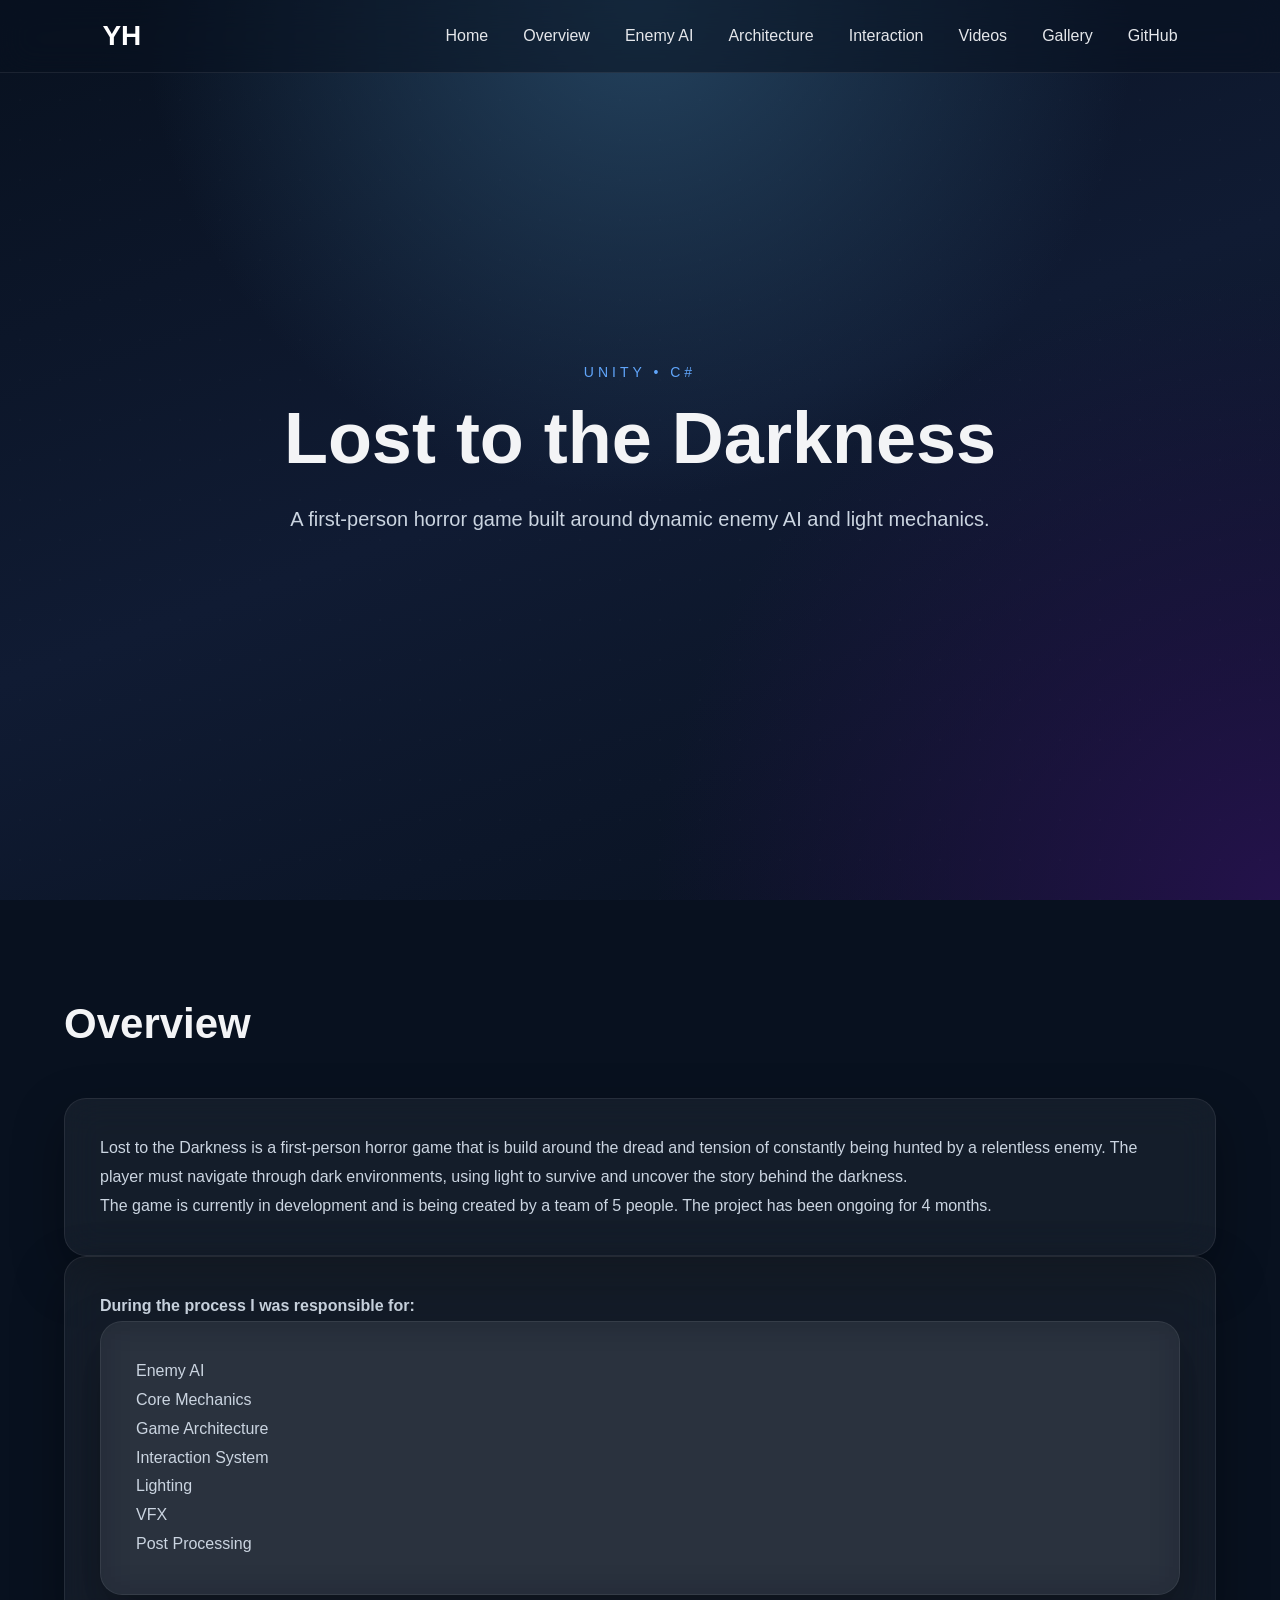
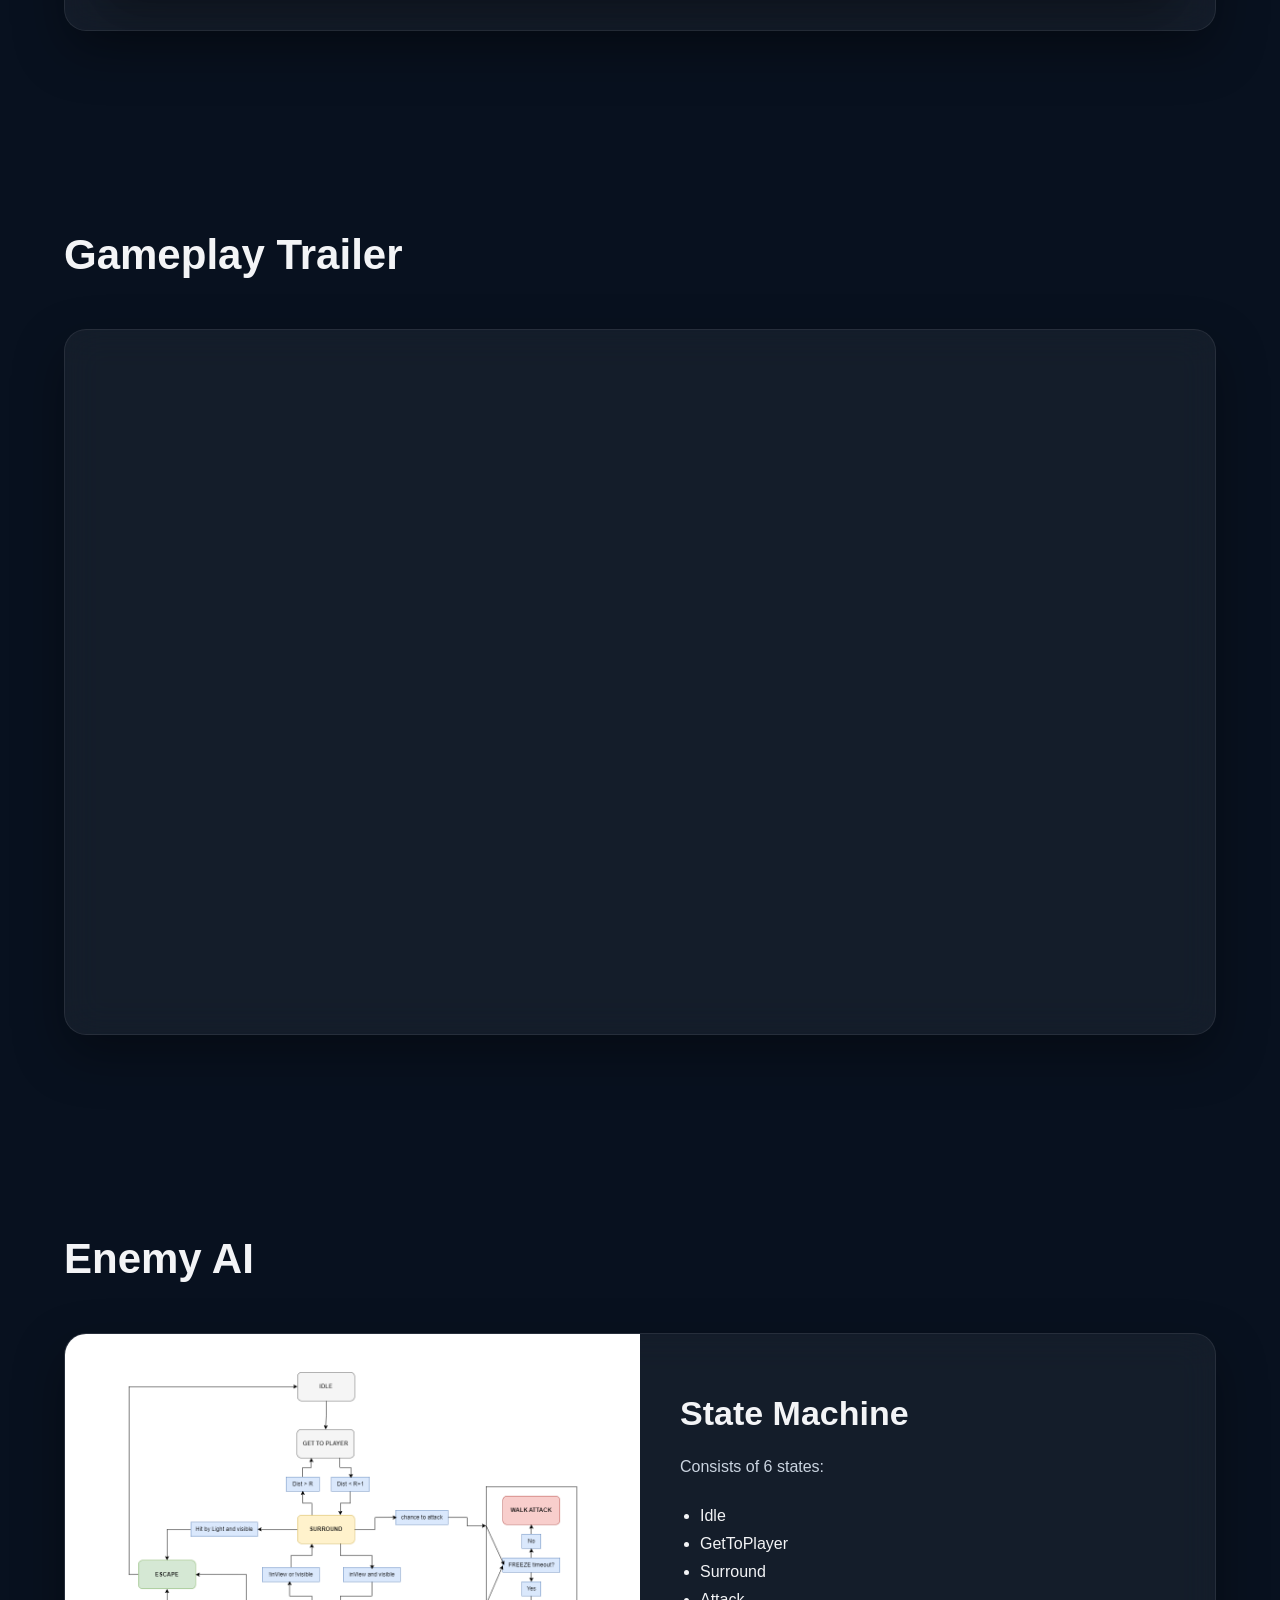
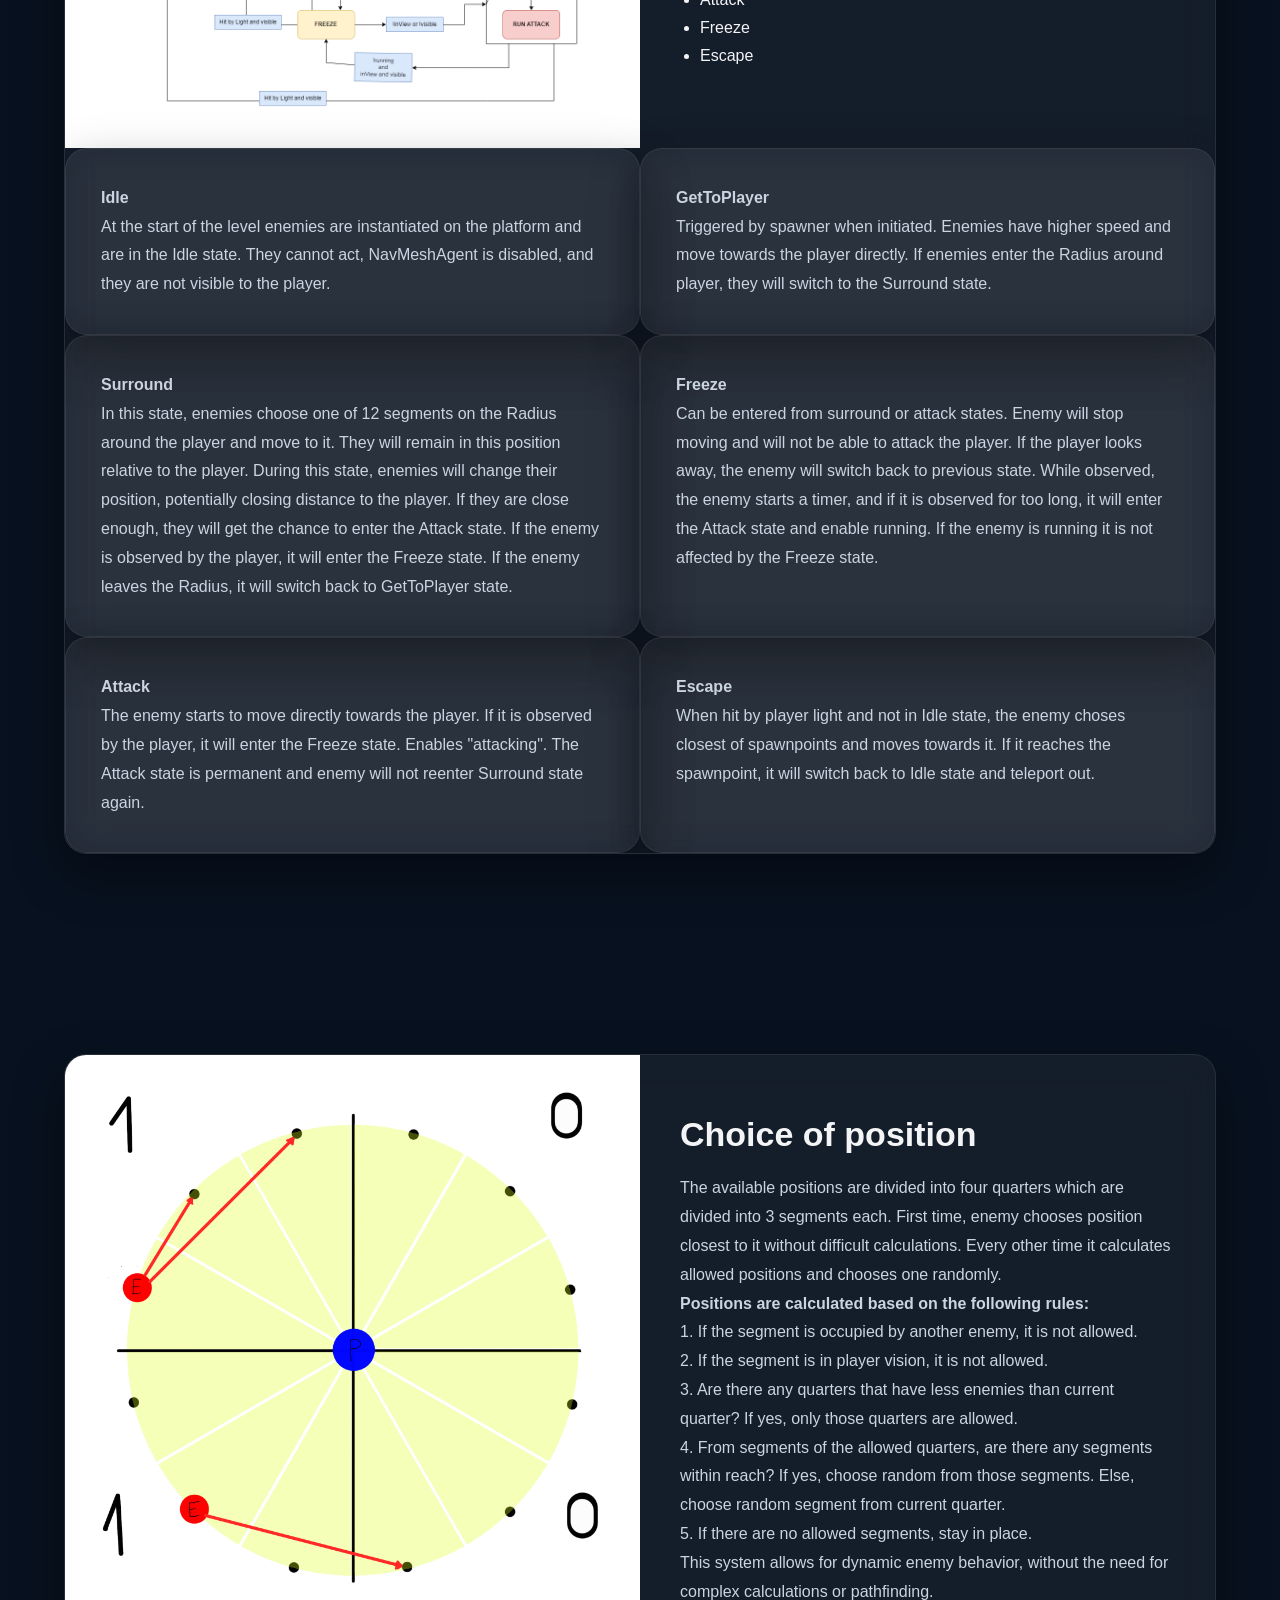
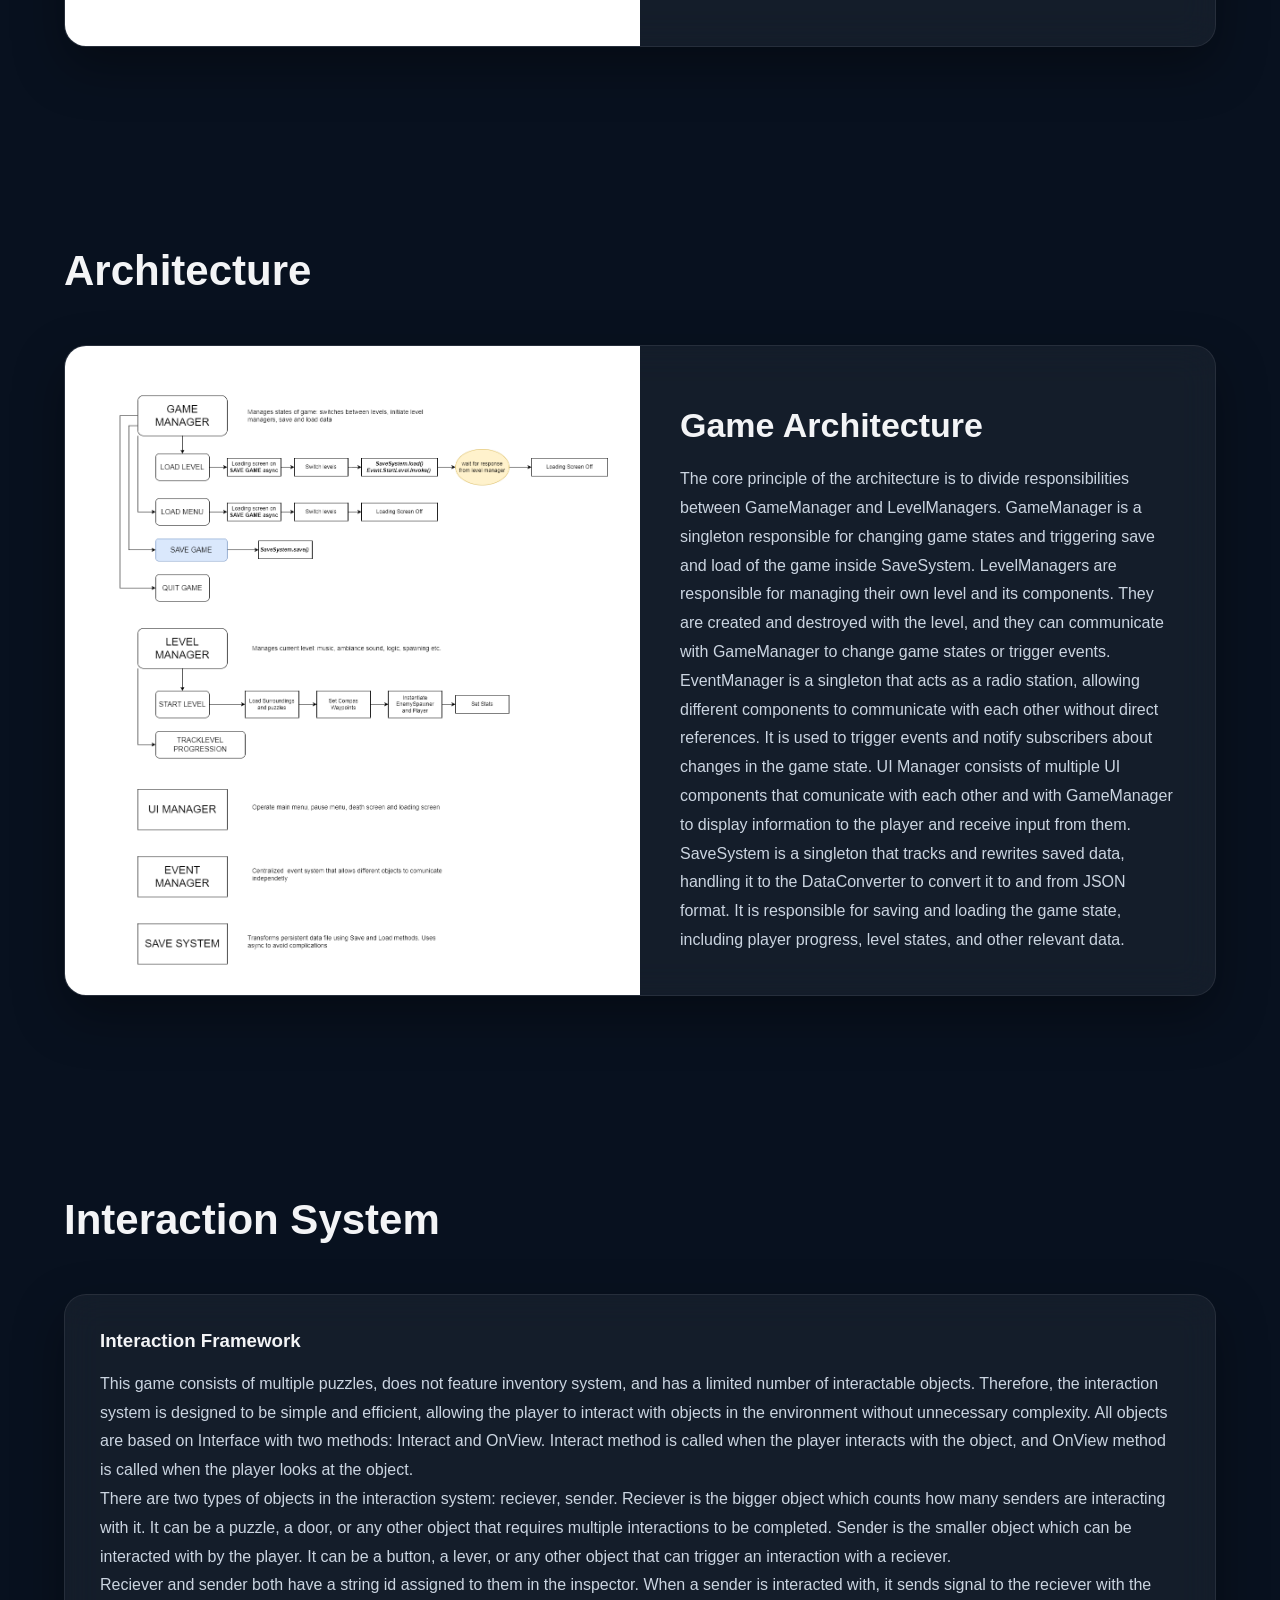
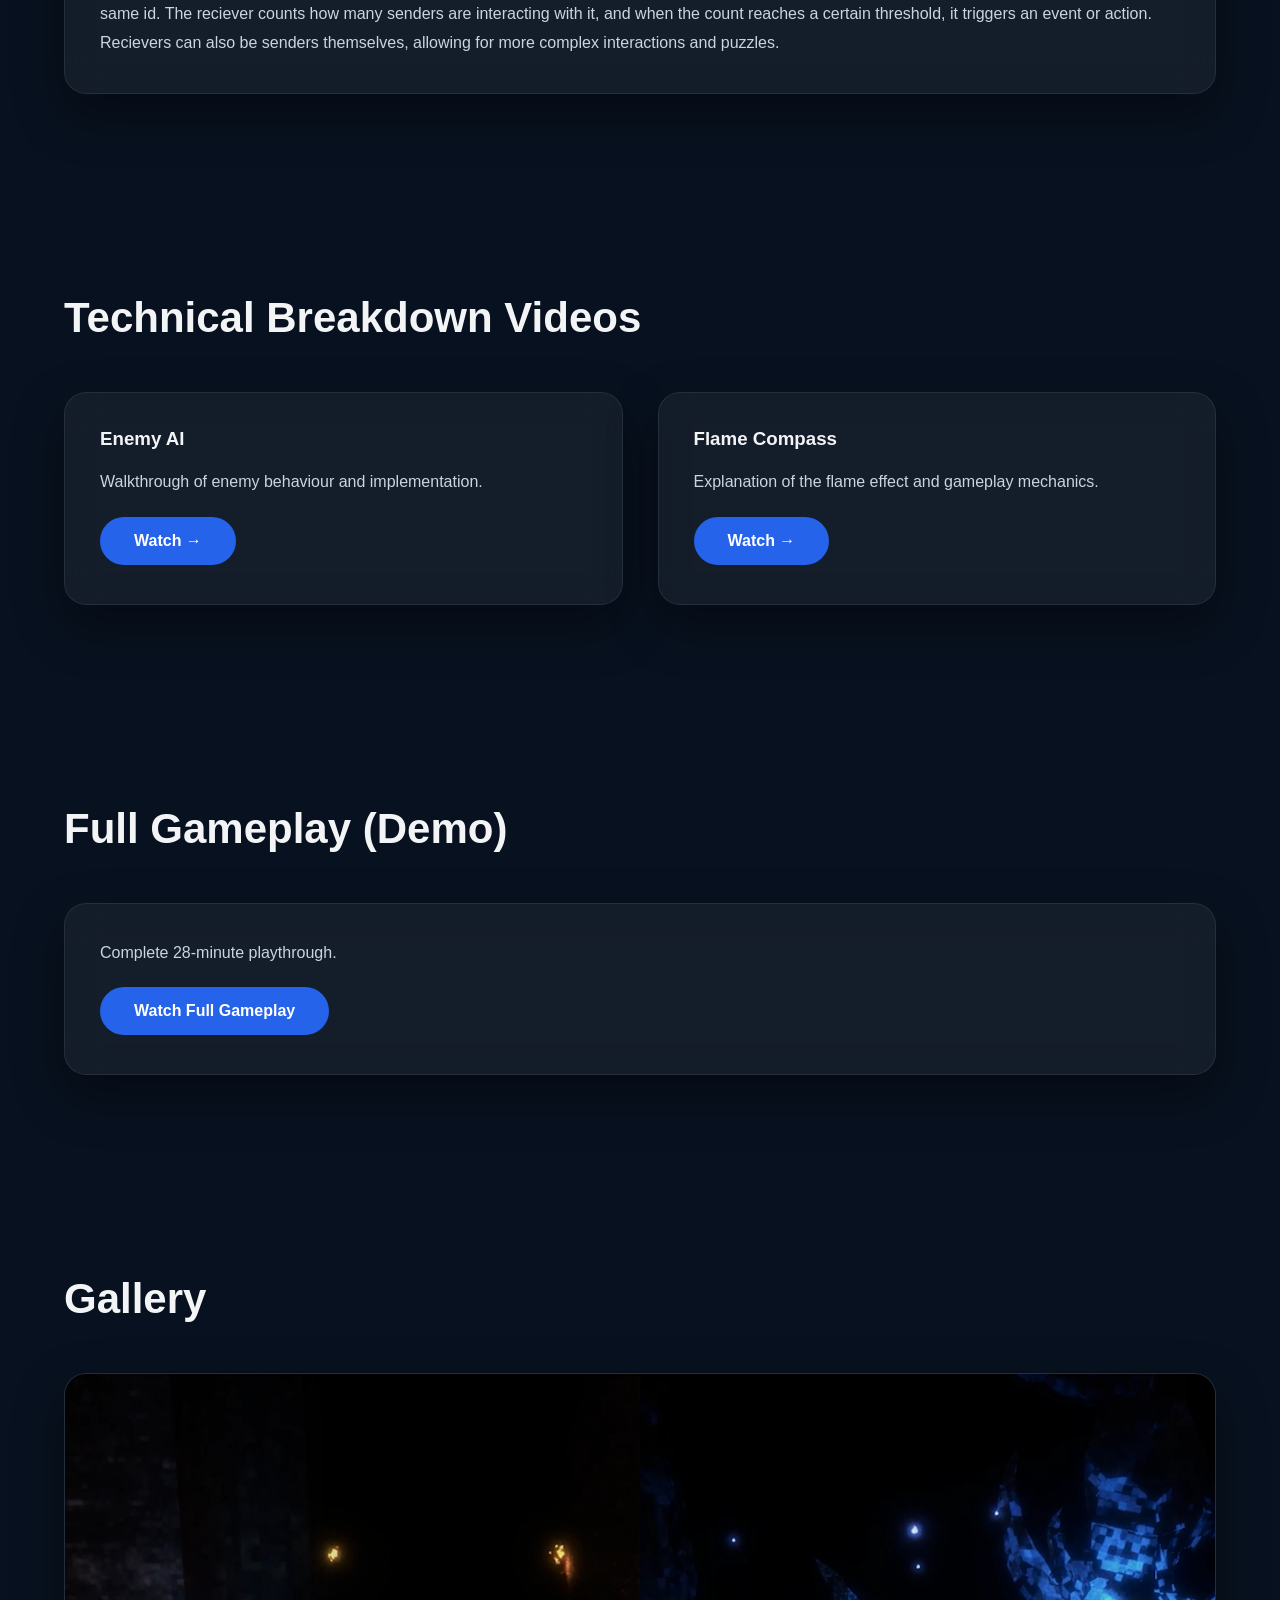
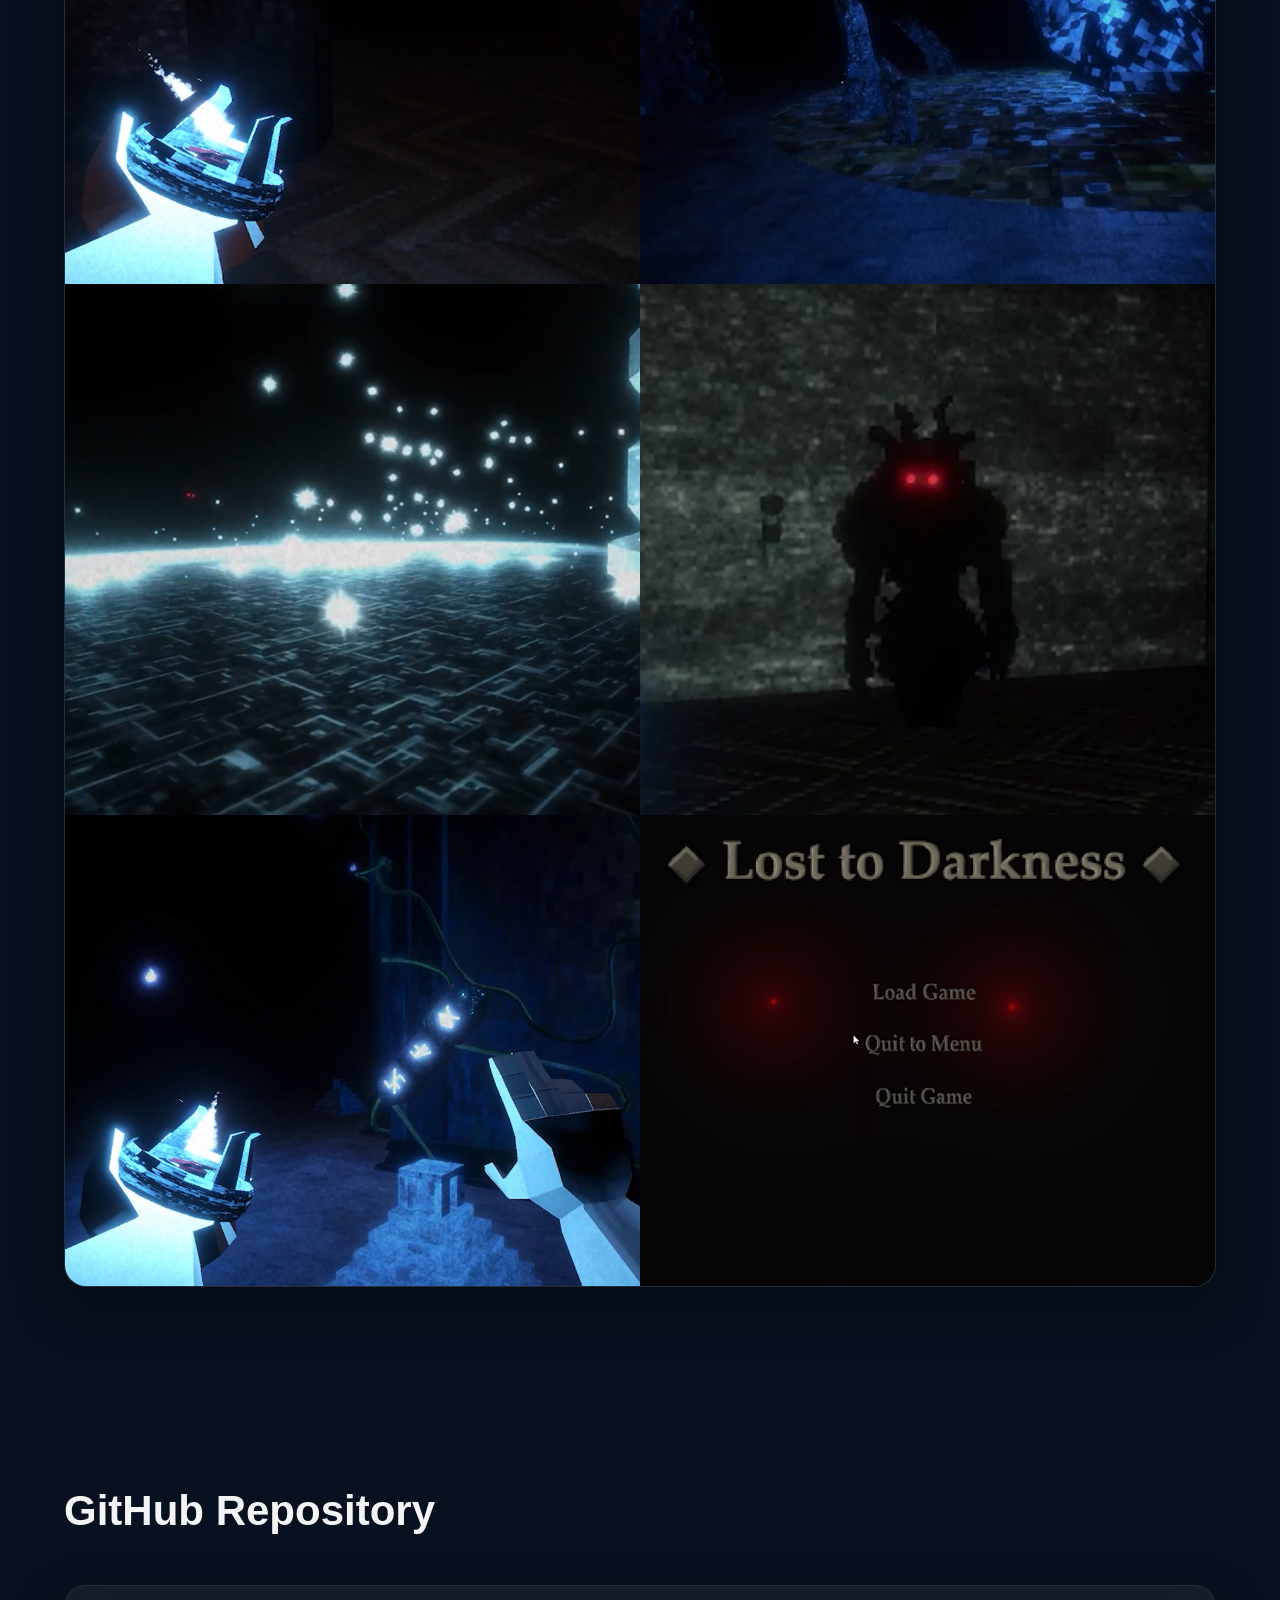
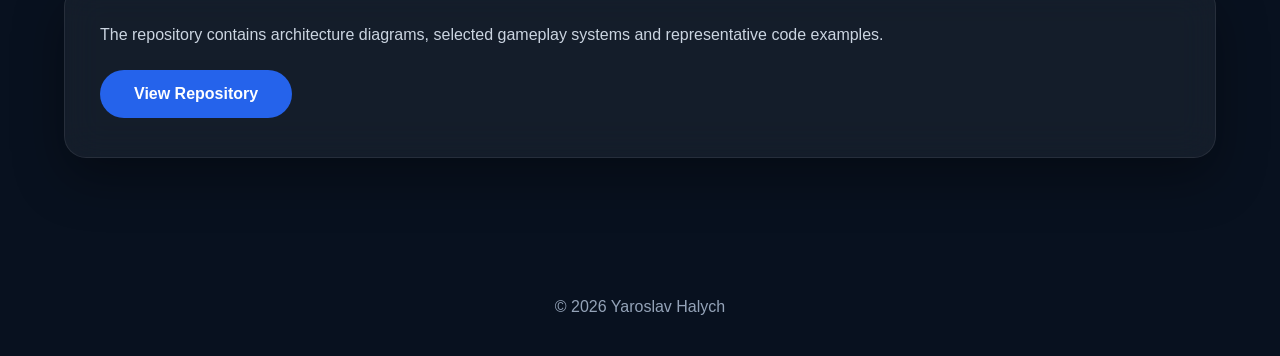
==== commit 6f3437d8: "Add files via upload" ====
--- a/projects/lost-to-the-darkness.html
+++ b/projects/lost-to-the-darkness.html
@@ -201,7 +201,7 @@
 
 <div class="glass">
 
-    <iframe width="560" height="315" src="https://www.youtube.com/embed/G2rOr3u37Co?si=YfqCR4HEjmKwa41X" title="YouTube video player" frameborder="0" allow="accelerometer; autoplay; clipboard-write; encrypted-media; gyroscope; picture-in-picture; web-share" referrerpolicy="strict-origin-when-cross-origin" allowfullscreen></iframe>
+    <iframe width="1120" height="630" src="https://www.youtube.com/embed/G2rOr3u37Co?si=YfqCR4HEjmKwa41X" title="YouTube video player" frameborder="0" allow="accelerometer; autoplay; clipboard-write; encrypted-media; gyroscope; picture-in-picture; web-share" referrerpolicy="strict-origin-when-cross-origin" allowfullscreen></iframe>
 
 </div>
 
